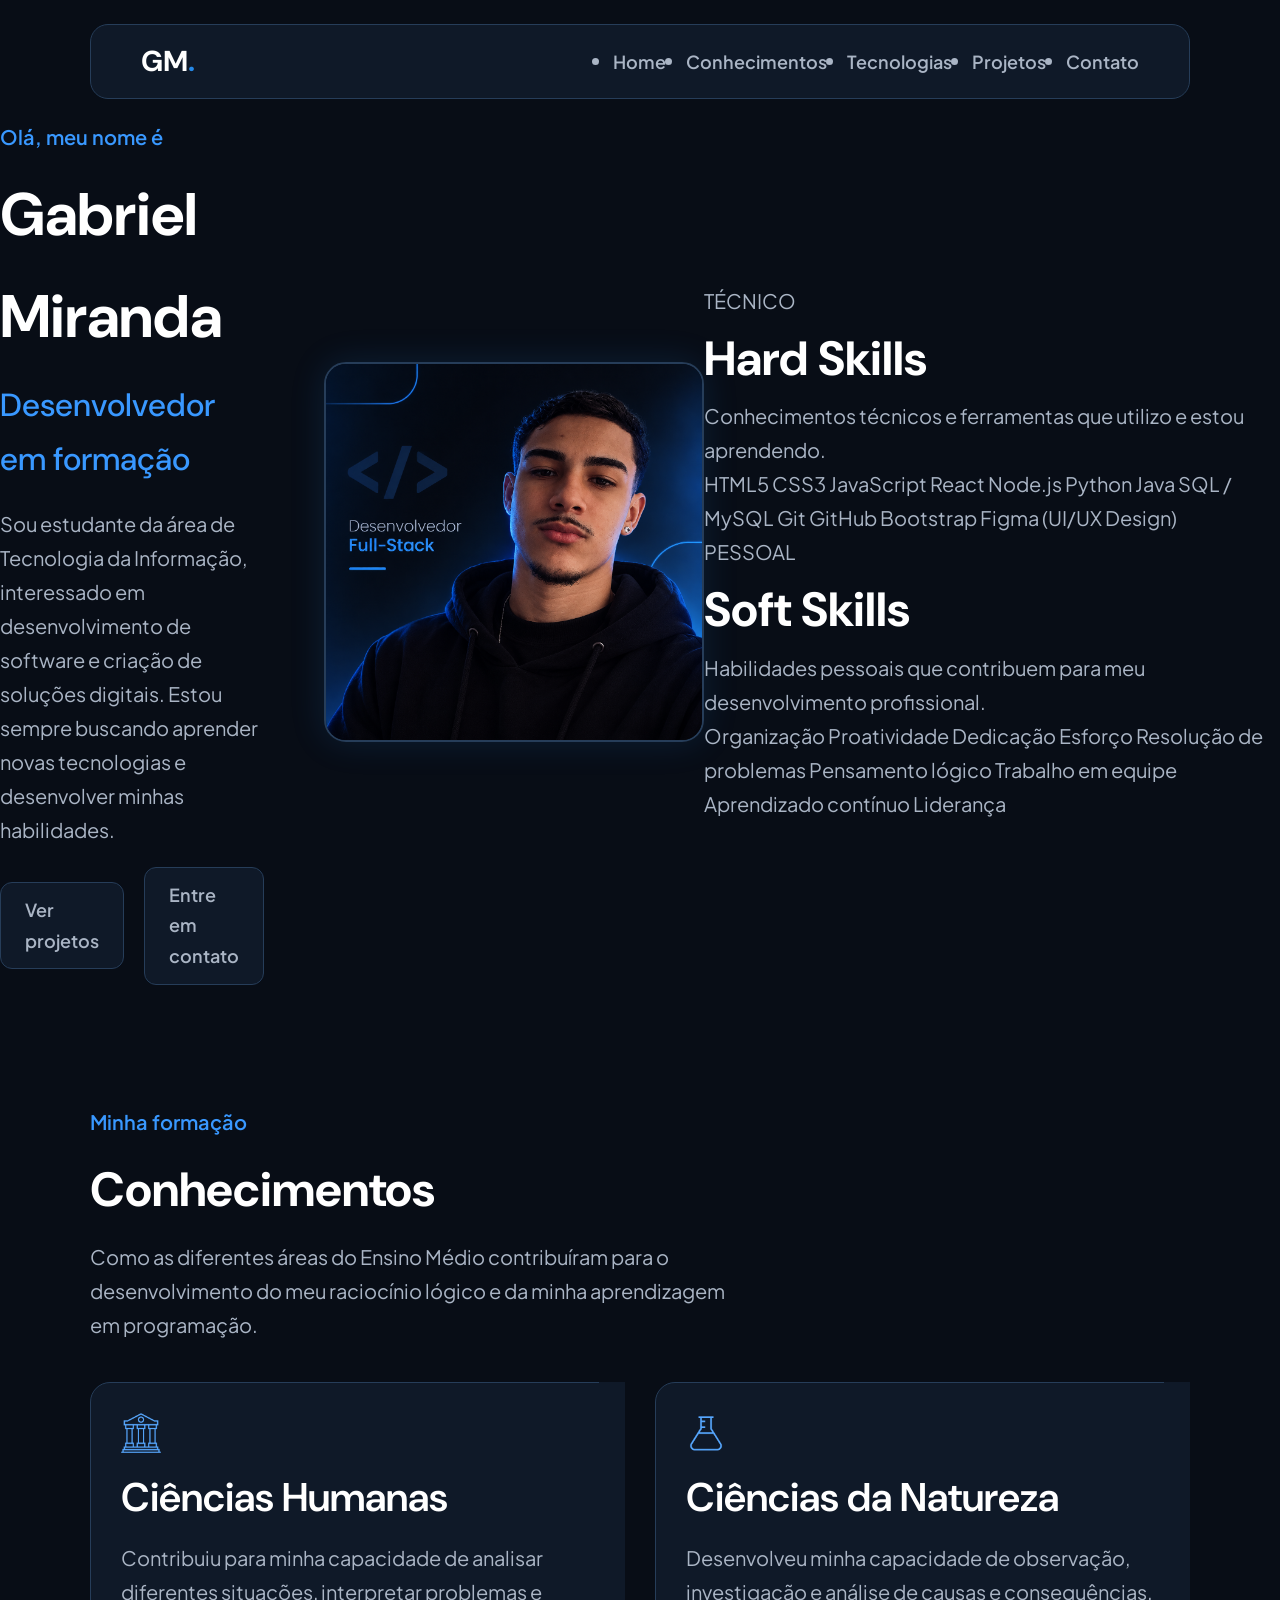
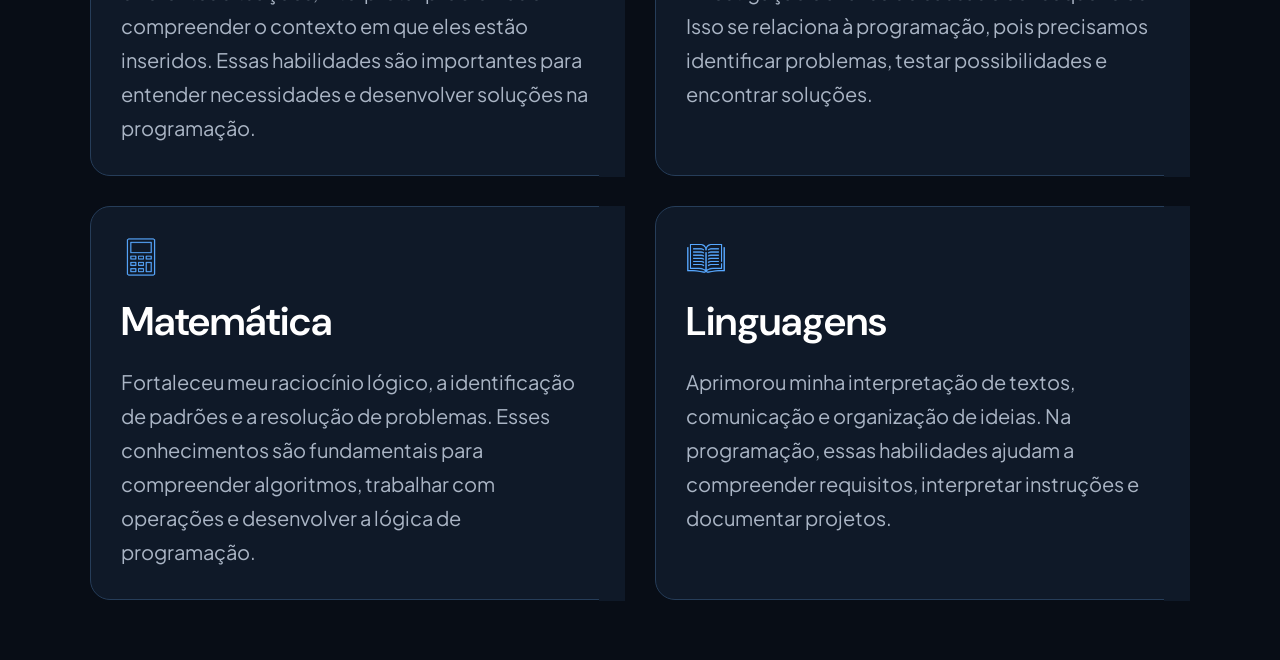
==== index.html @ 6f34c499 "feat: Starting the creation of skills in the main" ====
<!DOCTYPE html>
<html lang="pt-BR">
<head>
    <meta charset="UTF-8">
    <meta name="viewport" content="width=device-width, initial-scale=1.0">
    <meta name="description" content="Portfólio profissional de Gabriel Miranda, desenvolvedor em formação.">
    <title> Portfólio </title>

    <!-- Fontes -->
    <link rel="preconnect" href="https://fonts.googleapis.com">
    <link rel="preconnect" href="https://fonts.gstatic.com" crossorigin>
    <link href="https://fonts.googleapis.com/css2?family=DM+Sans:wght@400;500;600;700&family=Plus+Jakarta+Sans:wght@400;500;600;700&display=swap" rel="stylesheet">

    <!-- CSS próprio -->
    <link rel="stylesheet" href="src/styles/global.css">
    <link rel="stylesheet" href="src/styles/style.css">

    <!-- JavaScript próprio usando módulos -->
    <script type="module" src="src/js/main.js"></script>
</head>
<body>
    
    <header>
        <nav class="portfolio-navbar">

            <!-- LOGO -->
            <a class="navbar-brand" href="#home">
                GM<span>.</span>
            </a>

            <!-- MENU DE NAVEGAÇÃO -->
            <ul class="navbar-nav">

                <li>
                    <a class="nav-link" href="#home">Home</a>
                </li>

                <li>
                    <a class="nav-link" href="#conhecimentos">Conhecimentos</a>
                </li>

                <li>
                    <a class="nav-link" href="#tecnologias">Tecnologias</a>
                </li>

                <li>
                    <a class="nav-link" href="#projetos">Projetos</a>
                </li>

                <li>
                    <a class="nav-link" href="#contato">Contato</a>
                </li>

            </ul>

        </nav>
    </header>
    <main id="home">

        <div class="home-content">
            <!-- TEXTO DE APRESENTAÇÃO -->
            <div class="home-text">
                <div class="home-text-content">
                    <p class="home-greeting">Olá, meu nome é</p>
                    <h1>Gabriel Miranda</h1>
                    <h2>Desenvolvedor em formação</h2>
                    <p class="home-description">
                        Sou estudante da área de Tecnologia da Informação,
                        interessado em desenvolvimento de software e criação
                        de soluções digitais. Estou sempre buscando aprender
                        novas tecnologias e desenvolver minhas habilidades.
                    </p>
                </div>

                <!-- BOTÕES -->
                <div class="home-buttons">
                    <a href="#projetos" class="home-btn home-btn-primary">Ver projetos</a>

                    <a href="#contato" class="home-btn home-btn-secondary">Entre em contato</a>
                </div>
            </div>

            <!-- FOTO DE PERFIL -->
            <div class="home-image">
                <img src="src/assets/images/profile/perfil-portfolio.png" alt="Foto de perfil de Gabriel Miranda">
            </div>
        </div>

        <!-- HARD SKILLS E SOFT SKILLS -->
        <div class="skills-container">

            <!-- HARD SKILLS -->
            <div class="skills-card">
                <div class="skills-card-header">
                    <span class="skills-card-number">TÉCNICO</span>
                    <h2>Hard Skills</h2>
                    <p>Conhecimentos técnicos e ferramentas que utilizo e estou aprendendo.</p>
                </div>

                <div class="skills-list">
                    <span class="skill-tag">HTML5</span>
                    <span class="skill-tag">CSS3</span>
                    <span class="skill-tag">JavaScript</span>
                    <span class="skill-tag">React</span>
                    <span class="skill-tag">Node.js</span>
                    <span class="skill-tag">Python</span>
                    <span class="skill-tag">Java</span>
                    <span class="skill-tag">SQL / MySQL</span>
                    <span class="skill-tag">Git</span>
                    <span class="skill-tag">GitHub</span>
                    <span class="skill-tag">Bootstrap</span>
                    <span class="skill-tag">Figma (UI/UX Design)</span>
                </div>
            </div>

            <!-- SOFT SKILLS -->
            <div class="skills-card">
                <div class="skills-card-header">
                    <span class="skills-card-number">PESSOAL</span>
                    <h2>Soft Skills</h2>
                    <p>Habilidades pessoais que contribuem para meu desenvolvimento profissional.</p>
                </div>

                <div class="skills-list">
                    <span class="skill-tag">Organização</span>
                    <span class="skill-tag">Proatividade</span>
                    <span class="skill-tag">Dedicação</span>
                    <span class="skill-tag">Esforço</span>
                    <span class="skill-tag">Resolução de problemas</span>
                    <span class="skill-tag">Pensamento lógico</span>
                    <span class="skill-tag">Trabalho em equipe</span>
                    <span class="skill-tag">Aprendizado contínuo</span>
                    <span class="skill-tag">Liderança</span>
                </div>
            </div>
        </div>

    </main>

    <!-- SEÇÃO CONHECIMENTOS -->
    <section id="conhecimentos" class="knowledge-section">
        <div class="knowledge-container">

            <!-- TÍTULO DA SEÇÃO -->
            <div class="section-heading">
                <p class="section-subtitle">Minha formação</p>
                <h2>Conhecimentos</h2>
                <p class="section-description">
                    Como as diferentes áreas do Ensino Médio contribuíram
                    para o desenvolvimento do meu raciocínio lógico
                    e da minha aprendizagem em programação.
                </p>
            </div>

            <!-- CARDS DOS CONHECIMENTOS -->
            <div class="knowledge-cards">

                <!-- CIÊNCIAS HUMANAS -->
                <div class="knowledge-card">
                    <img class="knowledge-icon" src="src/assets/icons/museu.png" alt="Icone Museu">
                    <h3>Ciências Humanas</h3>
                    <p>
                        Contribuiu para minha capacidade de analisar
                        diferentes situações, interpretar problemas
                        e compreender o contexto em que eles estão
                        inseridos. Essas habilidades são importantes
                        para entender necessidades e desenvolver
                        soluções na programação.
                    </p>
                </div>

                <!-- CIÊNCIAS DA NATUREZA -->
                <div class="knowledge-card">
                    <img class="knowledge-icon" src="src/assets/icons/tubo-de-ensaio.png" alt="Icone Tubo de ciências">
                    <h3>Ciências da Natureza</h3>
                    <p>
                        Desenvolveu minha capacidade de observação,
                        investigação e análise de causas e consequências.
                        Isso se relaciona à programação, pois precisamos
                        identificar problemas, testar possibilidades
                        e encontrar soluções.
                    </p>
                </div>

                <!-- MATEMÁTICA -->
                <div class="knowledge-card">
                    <img class="knowledge-icon" src="src/assets/icons/calculadora.png" alt="Icone Calculadora">
                    <h3>Matemática</h3>
                    <p>
                        Fortaleceu meu raciocínio lógico, a identificação
                        de padrões e a resolução de problemas. Esses
                        conhecimentos são fundamentais para compreender
                        algoritmos, trabalhar com operações e desenvolver
                        a lógica de programação.
                    </p>
                </div>

                <!-- LINGUAGENS -->
                <div class="knowledge-card">
                    <img class="knowledge-icon" src="src/assets/icons/livro.png" alt="Icone Livro">
                    <h3>Linguagens</h3>
                    <p>
                        Aprimorou minha interpretação de textos,
                        comunicação e organização de ideias. Na
                        programação, essas habilidades ajudam a
                        compreender requisitos, interpretar instruções
                        e documentar projetos.
                    </p>
                </div>

            </div>
        </div>
    </section>


    <!-- SEÇÃO TECNOLOGIAS -->
    <section id="tecnologias">
        
    </section>


    <!-- SEÇÃO PROJETOS -->
    <section id="projetos">
        
    </section>


    <!-- SEÇÃO CONTATO -->
    <section id="contato">
       
    </section>
    
    <footer>

    </footer>

</body>
</html>
---- src/styles/global.css ----
*{
    margin: 0;
    border: 0;
    padding: 0;
    box-sizing: border-box; 
}

:root{

    /* Cores */
    --color-background: #080D16;
    --color-surface: #111B2B;
    --color-surface-light: #172438;
    --color-surface-transparent: rgba(17, 27, 43, 0.90);
    --color-primary: #2589E8;
    --color-primary-light: #3998FF;
    --color-text: #FFFFFF;
    --color-text-secondary: #AAB5C5;
    --color-border: #263D59;

    /* Fontes */
    --font-heading: 'DM Sans', sans-serif;
    --font-body: 'Plus Jakarta Sans', sans-serif;

    /* Configurações H1 */
    --h1-font: var(--font-heading);
    --h1-size: 60px;
    --h1-color: var(--color-text);


    /* Configurações H2 */
    --h2-font: var(--font-heading);
    --h2-size: 48px;
    --h2-color: var(--color-text);


    /* Configurações H3 */
    --h3-font: var(--font-heading);
    --h3-size: 40px;
    --h3-color: var(--color-text);

    /* Configurações H4 */
    --h4-font: var(--font-heading);
    --h4-size: 32px;
    --h4-color: var(--color-text);

    /* Configurações do Body */
    --body-font: var(--font-body);
    --body-size: 20px;
    --body-color: var(--color-text-secondary);
    --body-line-height: 1.7;

    /* Transições */
    --transition-default: 0.3s ease;
}

html {
    scroll-behavior: smooth;
}

body {
    background-color: var(--color-background);
    font-family: var(--body-font);
    font-size: var(--body-size);
    color: var(--body-color);
    line-height: var(--body-line-height);
    overflow-x: hidden;
}

h1 {
    font-family: var(--h1-font);
    font-size: var(--h1-size);
    color: var(--h1-color);
}

h2 {
    font-family: var(--h2-font);
    font-size: var(--h2-size);
    color: var(--h2-color);
}

h3 {
    font-family: var(--h3-font);
    font-size: var(--h3-size);
    color: var(--h3-color);
}

h4 {
    font-family: var(--h4-font);
    font-size: var(--h4-size);
    color: var(--h4-color);
}

a {
    text-decoration: none;
}

button {
    font-family: inherit;
}

img {
    max-width: 100%;
    display: block;
}
---- src/styles/style.css ----
header{
    position: fixed;
    top: 24px;
    left: 50%;
    transform: translateX(-50%);
    width: min(1100px, calc(100% - 40px));
    z-index: 1030;
}

.portfolio-navbar {
    display: flex;
    align-items: center;
    justify-content: space-between;
    background-color: rgba(17, 27, 43, 0.90);
    border: 1px solid var(--color-border);
    border-radius: 18px;
    padding: 12px 50px;
    backdrop-filter: blur(16px);
    -webkit-backdrop-filter: blur(16px);
}

.navbar-brand {
    font-family: var(--font-heading);
    font-size: 1.8rem;
    font-weight: 700;
    color: var(--color-text);
    transition: var(--transition-default);
}

.navbar-brand span {
    color: var(--color-primary);
}

.navbar-brand:hover {
    color: var(--color-primary-light);
}

.navbar-nav {
    display: flex;
    align-items: center;
    flex-direction: row;
    gap: 20px;
}

.nav-link {
    font-family: var(--font-body);
    font-size: 18px;
    font-weight: 600;
    color: var(--color-text-secondary);
    transition: var(--transition-default);
}

.nav-link:hover {
    color: var(--color-primary-light);
}

main {
    min-height: 100vh;
    display: flex;
    align-items: center;
    padding: 120px 0px 60px;
}
.home-content {
    width: min(1100px, calc(100% - 40px));
    margin: 0 auto;
    display: flex;
    justify-content: space-between;
    align-items: center;
    gap: 60px;
}

.home-text {
    flex: 1;
    max-width: 650px;
}

.home-greeting {
    color: var(--color-primary-light);
    font-size: 20px;
    font-weight: 600;
    margin-bottom: 10px;
}

.home-text h1 {
    font-size: var(--h1-size);
    font-weight: 700;
    margin-bottom: 10px;
}

.home-text h2 {
    color: var(--color-primary-light);
    font-size: 2rem;
    font-weight: 500;
    margin-bottom: 20px;
}

.home-description {
    color: var(--color-text-secondary);
    font-size: var(--body-size);
    max-width: 580px;
    line-height: var(--body-line-height);
    margin-bottom: 20px;
}

.home-buttons {
    display: flex;
    justify-content: flex-start;
    align-items: center;
    gap: 20px;
}

.home-btn {
    display: inline-flex;
    justify-content: center;
    align-items: center;
    padding: 12px 24px;
    border-radius: 12px;
    background-color: rgba(17, 27, 43, 0.90);
    color: var(--color-text-secondary);
    border: 1px solid var(--color-border);
    font-weight: 600;
    font-size: 18px;
    backdrop-filter: blur(16px);
    -webkit-backdrop-filter: blur(16px);
    transition: var(--transition-default);
}

.home-btn:hover {
    border-color: var(--color-primary);
    color: var(--color-primary-light);
    transform: translateY(-3px);
}

.home-image {
    flex-shrink: 0;
    width: 380px;
    height: 380px;
}

.home-image img {
    width: 100%;
    height: 100%;
    object-fit: cover;
    border-radius: 22px;
    border: 2px solid var(--color-border);
    box-shadow: 0 0 35px rgba(37, 137, 232, 0.15);
}

.knowledge-section {
    padding: 60px 0;
}

.knowledge-container {
    width: min(1100px, calc(100% - 40px));
    margin: 0 auto;
}

.section-heading {
    max-width: 650px;
    margin-bottom: 40px;
    display: flex;
    flex-direction: column;
    align-items: flex-start;
    gap: 10px;
}

.section-subtitle {
    color: var(--color-primary-light);
    font-weight: 600;
}

.section-heading h2 {
    font-size: var(--h2-size);
    font-weight: 700;
}

.section-description {
    color: var(--color-text-secondary);
    font-size: var(--body-size);
    line-height: var(--body-line-height);
}

.knowledge-cards {
    display: grid;
    grid-template-columns: repeat(2, 1fr);
    gap: 30px;
}

.knowledge-card {
    display: flex;
    flex-direction: column;
    align-items: flex-start;
    gap: 10px;
    padding: 30px;
    background-color: var(--color-surface-transparent);
    border: 1px solid var(--color-border);
    border-radius: 20px;
    backdrop-filter: blur(16px);
    -webkit-backdrop-filter: blur(16px);
    transition: var(--transition-default);
}

.knowledge-card:hover {
    border-color: var(--color-primary);
    transform: translateY(-5px);
}

.knowledge-icon {
    width: 40px;
    height: 40px;
    filter: brightness(0) saturate(100%) invert(57%) sepia(83%) saturate(1700%) hue-rotate(188deg) brightness(102%) contrast(102%);
}

.knowledge-card h3 {
    font-size: var(--h3-size);
    font-weight: 600;
    color: var(--color-text);
}

.knowledge-card p {
    color: var(--color-text-secondary);
    font-size: var(--body-size);
    line-height: var(--body-line-height);
}
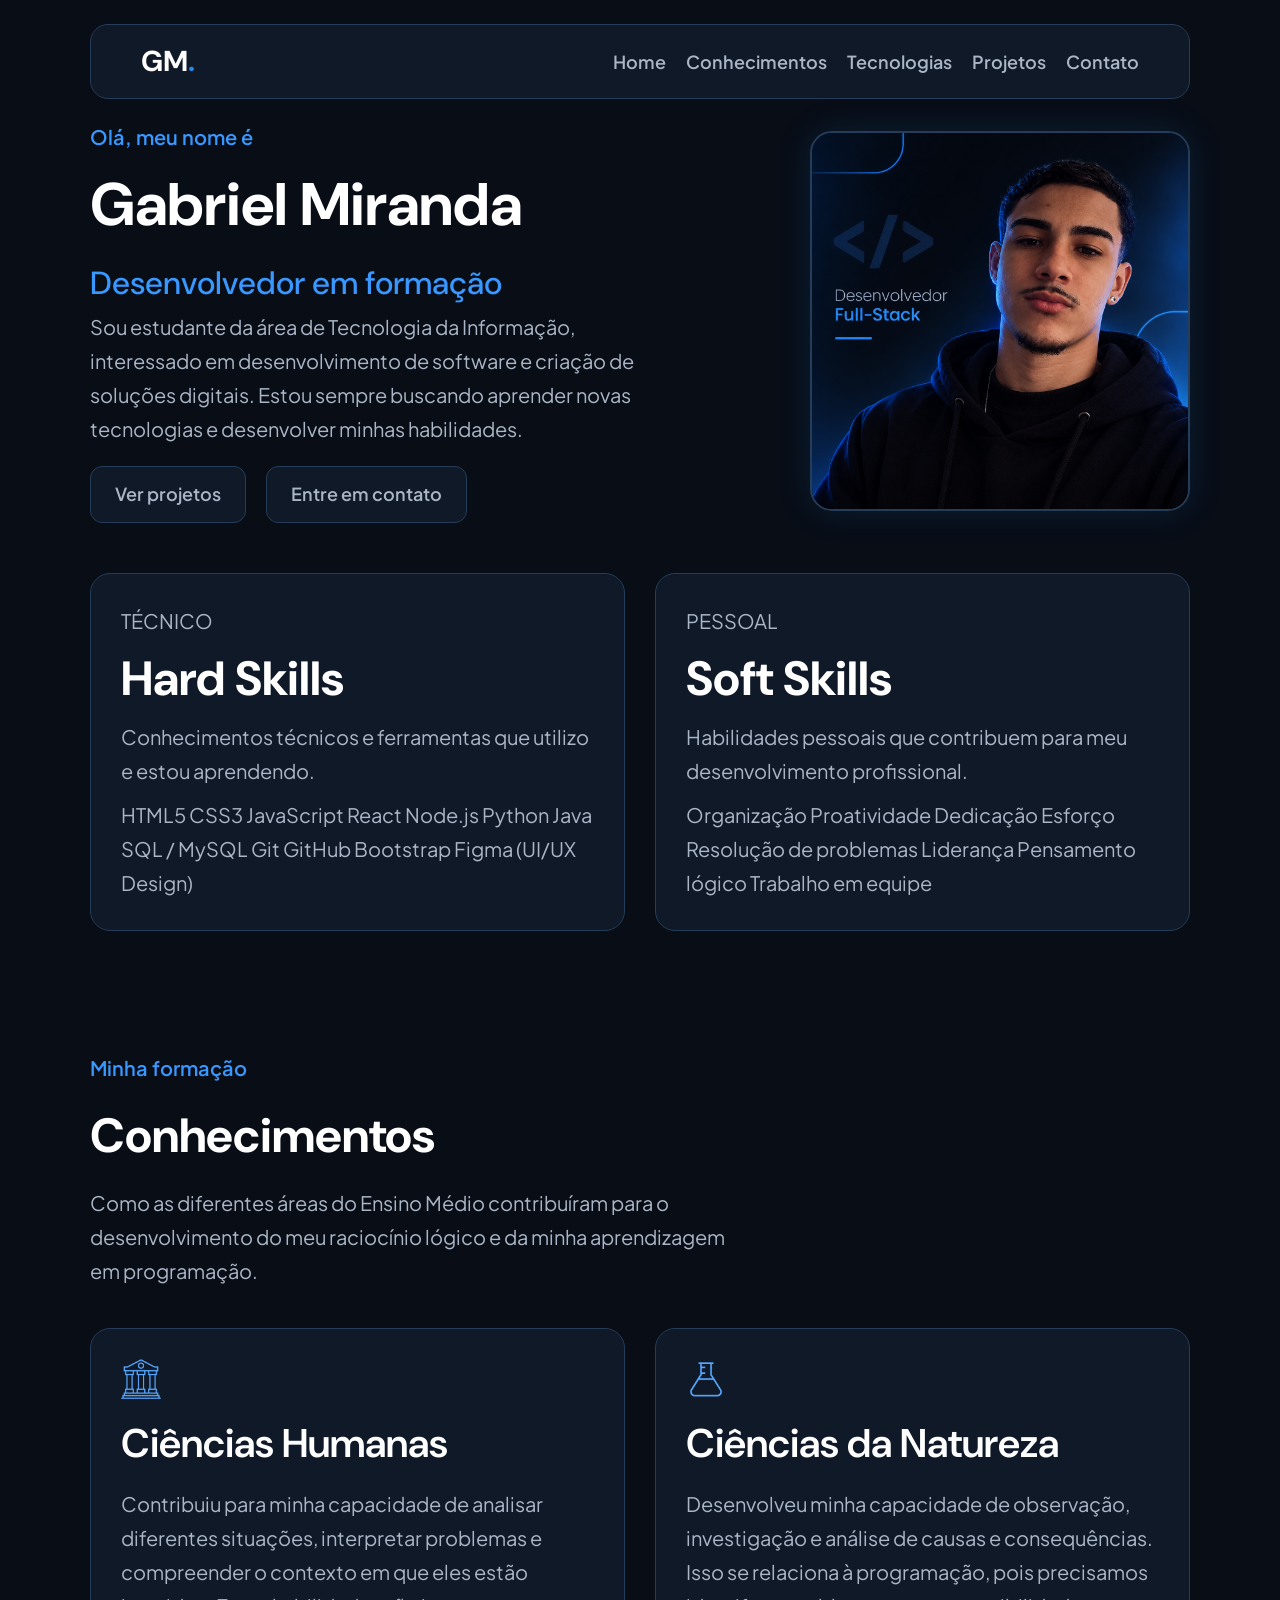
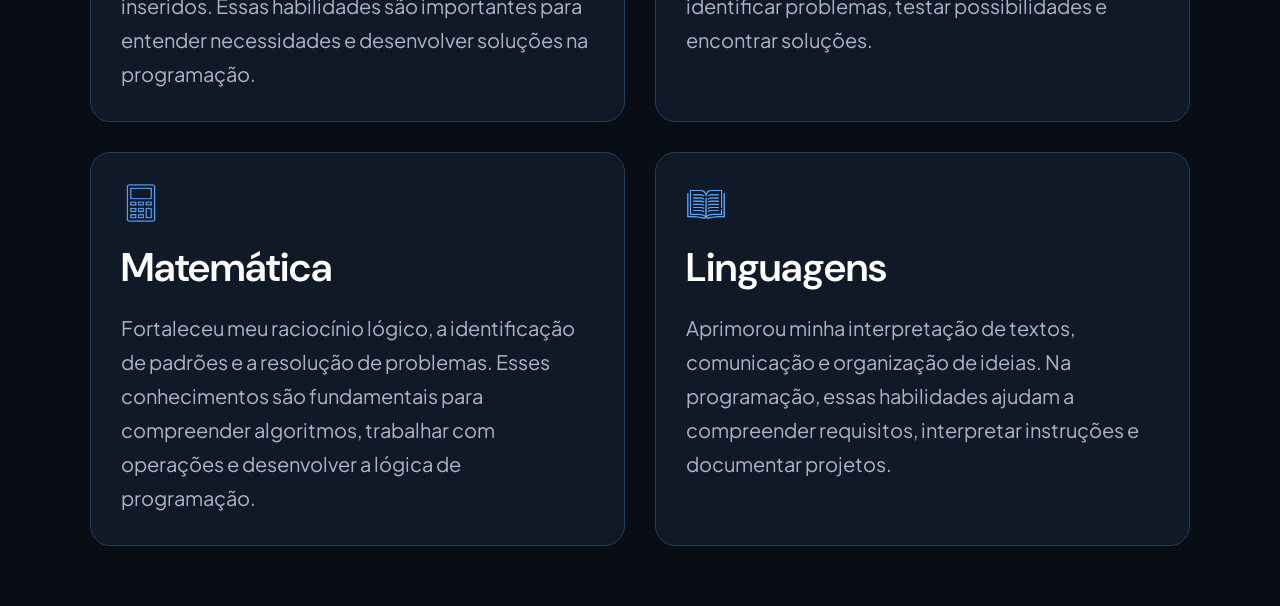
==== commit 9e1e86e6: "feat: Finalization of the soft and hard skills layout" ====
--- a/index.html
+++ b/index.html
@@ -127,10 +127,9 @@
                     <span class="skill-tag">Dedicação</span>
                     <span class="skill-tag">Esforço</span>
                     <span class="skill-tag">Resolução de problemas</span>
+                    <span class="skill-tag">Liderança</span>
                     <span class="skill-tag">Pensamento lógico</span>
                     <span class="skill-tag">Trabalho em equipe</span>
-                    <span class="skill-tag">Aprendizado contínuo</span>
-                    <span class="skill-tag">Liderança</span>
                 </div>
             </div>
         </div>
--- a/src/styles/style.css
+++ b/src/styles/style.css
@@ -42,6 +42,10 @@
     gap: 20px;
 }
 
+.navbar-nav li {
+    list-style: none;
+}
+
 .nav-link {
     font-family: var(--font-body);
     font-size: 18px;
@@ -57,8 +61,10 @@
 main {
     min-height: 100vh;
     display: flex;
+    flex-direction: column;
     align-items: center;
     padding: 120px 0px 60px;
+    gap: 50px;
 }
 .home-content {
     width: min(1100px, calc(100% - 40px));
@@ -72,26 +78,33 @@
 .home-text {
     flex: 1;
     max-width: 650px;
+    display: flex;
+    flex-direction: column;
+    align-items: flex-start;
+    gap: 20px;
+}
+
+.home-text-content {
+    display: flex;
+    flex-direction: column;
+    align-items: flex-start;
 }
 
 .home-greeting {
     color: var(--color-primary-light);
     font-size: 20px;
     font-weight: 600;
-    margin-bottom: 10px;
 }
 
 .home-text h1 {
     font-size: var(--h1-size);
     font-weight: 700;
-    margin-bottom: 10px;
 }
 
 .home-text h2 {
     color: var(--color-primary-light);
     font-size: 2rem;
     font-weight: 500;
-    margin-bottom: 20px;
 }
 
 .home-description {
@@ -99,7 +112,6 @@
     font-size: var(--body-size);
     max-width: 580px;
     line-height: var(--body-line-height);
-    margin-bottom: 20px;
 }
 
 .home-buttons {
@@ -146,6 +158,35 @@
     box-shadow: 0 0 35px rgba(37, 137, 232, 0.15);
 }
 
+.skills-container {
+    width: min(1100px, calc(100% - 40px));
+    margin: 0 auto;
+    display: grid;
+    grid-template-columns: repeat(2, 1fr);
+    gap: 30px;
+}
+
+.skills-card {
+    display: flex;
+    flex-direction: column;
+    align-items: flex-start;
+    gap: 10px;
+    padding: 30px;
+    background-color: var(--color-surface-transparent);
+    border: 1px solid var(--color-border);
+    border-radius: 20px;
+    backdrop-filter: blur(16px);
+    -webkit-backdrop-filter: blur(16px);
+    transition: var(--transition-default);
+}
+
+.skills-card:hover {
+    border-color: var(--color-primary);
+    transform: translateY(-5px);
+}
+
+
+
 .knowledge-section {
     padding: 60px 0;
 }
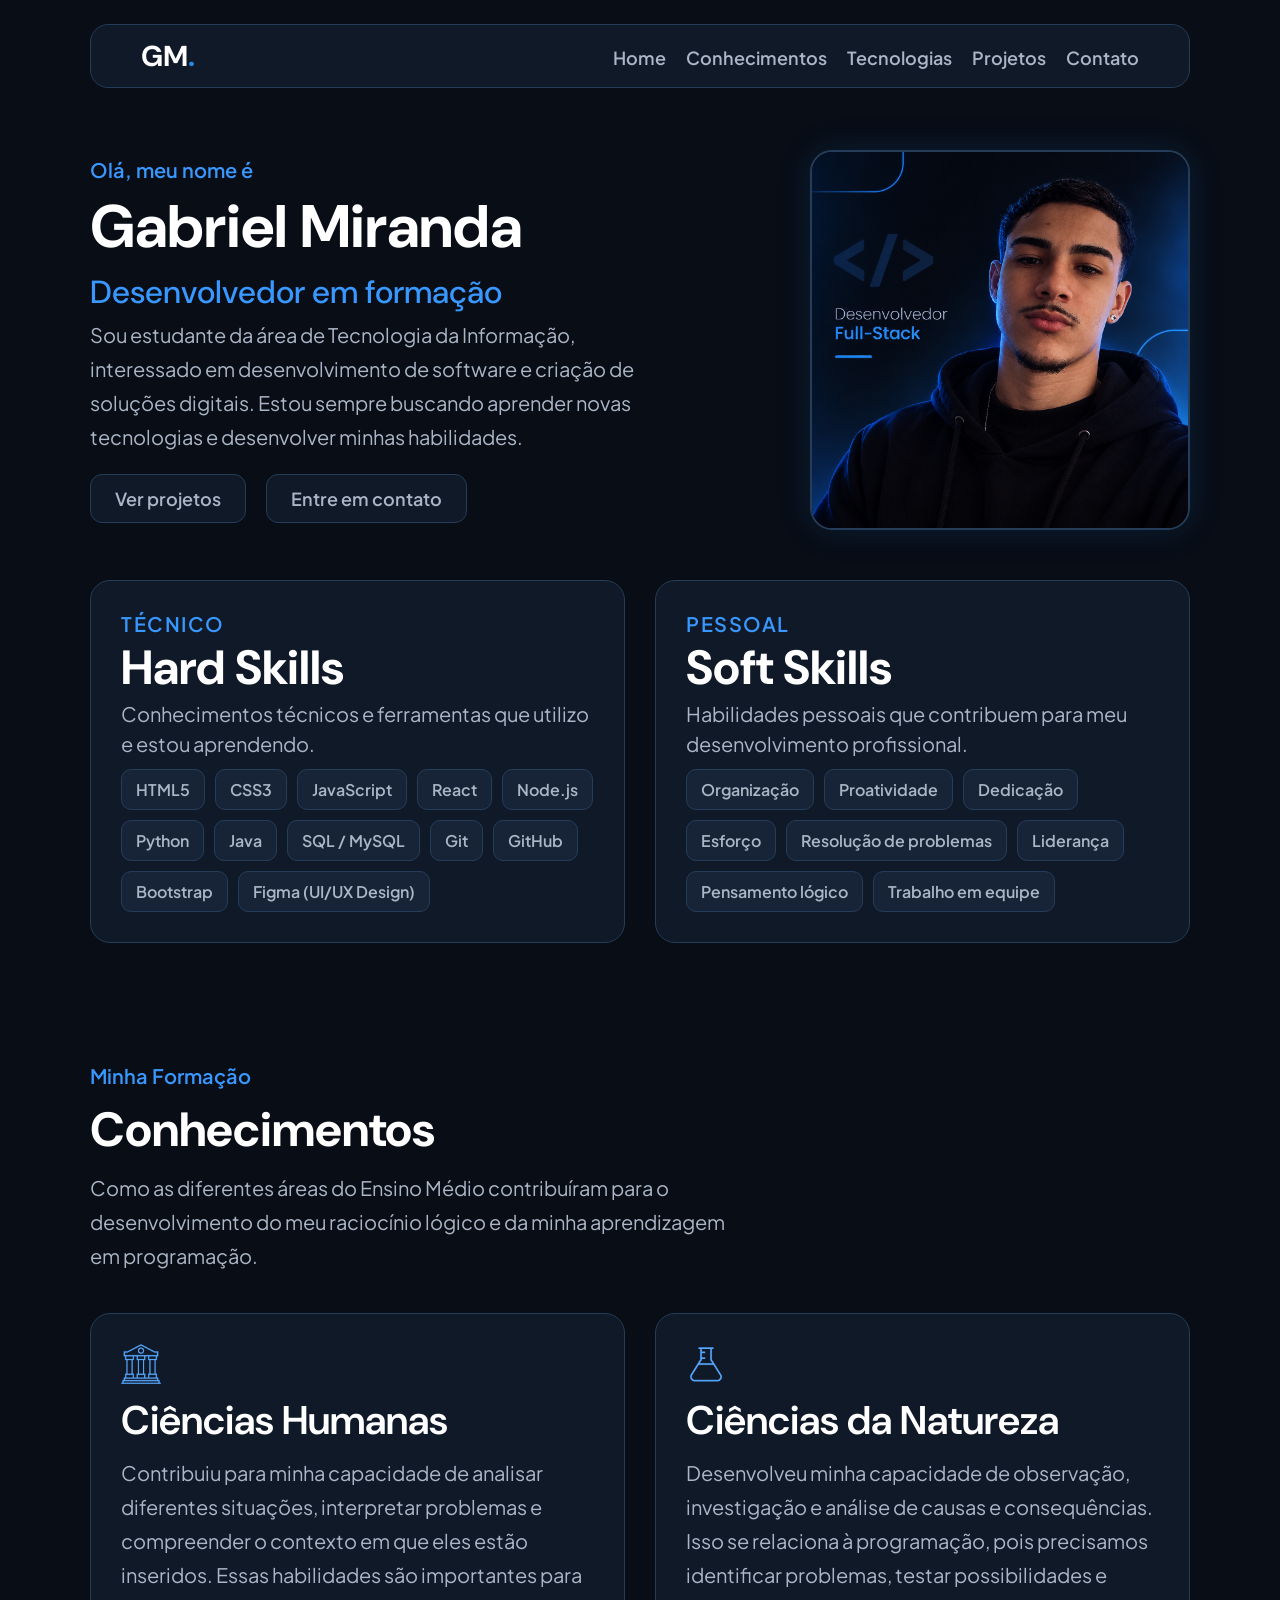
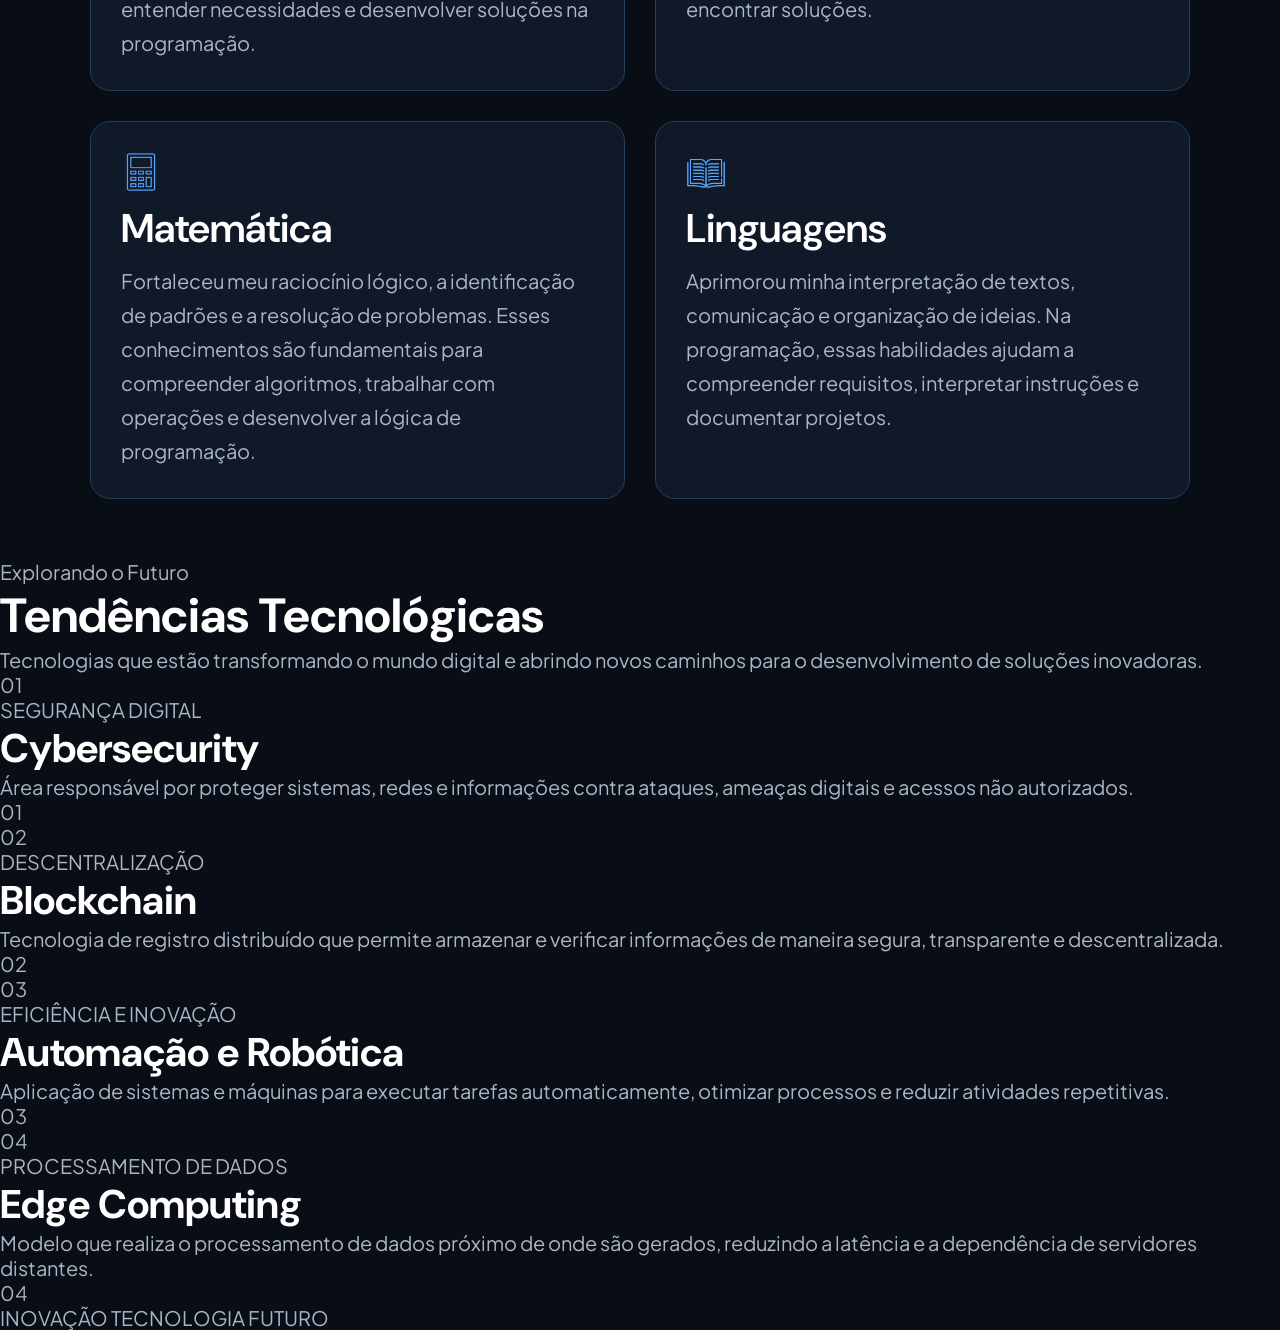
==== commit d0a8d408: "feat: Creation of the tecnology section" ====
--- a/index.html
+++ b/index.html
@@ -142,7 +142,7 @@
 
             <!-- TÍTULO DA SEÇÃO -->
             <div class="section-heading">
-                <p class="section-subtitle">Minha formação</p>
+                <p class="section-subtitle">Minha Formação</p>
                 <h2>Conhecimentos</h2>
                 <p class="section-description">
                     Como as diferentes áreas do Ensino Médio contribuíram
@@ -213,8 +213,113 @@
 
 
     <!-- SEÇÃO TECNOLOGIAS -->
-    <section id="tecnologias">
+    <section id="tecnologias" class="technology-section">
         
+        <div class="technology-container">
+
+            <!-- CABEÇALHO -->
+            <div class="technology-heading">
+                <span class="technology-label"> Explorando o Futuro</span>
+    
+                <h2>Tendências <span>Tecnológicas</span></h2>
+    
+                <p>
+                    Tecnologias que estão transformando o mundo digital
+                    e abrindo novos caminhos para o desenvolvimento
+                    de soluções inovadoras.
+                </p>
+            </div>
+    
+            <!-- LISTA DE TECNOLOGIAS -->
+            <div class="technology-list">
+    
+                <!-- CYBERSECURITY -->
+                <div class="technology-item">
+                    <span class="technology-number">01</span>
+    
+                    <div class="technology-info">
+                        <span class="technology-category">SEGURANÇA DIGITAL</span>
+                        <h3>Cybersecurity</h3>
+                        <p>
+                            Área responsável por proteger sistemas, redes e
+                            informações contra ataques, ameaças digitais e
+                            acessos não autorizados.
+                        </p>
+                    </div>
+    
+                    <div class="technology-icon">
+                        <span>01</span>
+                    </div>
+                </div>
+    
+                <!-- BLOCKCHAIN -->
+                <div class="technology-item">
+                    <span class="technology-number">02</span>
+    
+                    <div class="technology-info">
+                        <span class="technology-category">DESCENTRALIZAÇÃO</span>
+                        <h3>Blockchain</h3>
+                        <p>
+                            Tecnologia de registro distribuído que permite
+                            armazenar e verificar informações de maneira
+                            segura, transparente e descentralizada.
+                        </p>
+                    </div>
+    
+                    <div class="technology-icon">
+                        <span>02</span>
+                    </div>
+                </div>
+    
+                <!-- AUTOMAÇÃO E ROBÓTICA -->
+                <div class="technology-item">
+                    <span class="technology-number">03</span>
+    
+                    <div class="technology-info">
+                        <span class="technology-category">EFICIÊNCIA E INOVAÇÃO</span>
+                        <h3>Automação e Robótica</h3>
+                        <p>
+                            Aplicação de sistemas e máquinas para executar
+                            tarefas automaticamente, otimizar processos e
+                            reduzir atividades repetitivas.
+                        </p>
+                    </div>
+    
+                    <div class="technology-icon">
+                        <span>03</span>
+                    </div>
+                </div>
+    
+                <!-- EDGE COMPUTING -->
+                <div class="technology-item">
+                    <span class="technology-number">04</span>
+    
+                    <div class="technology-info">
+                        <span class="technology-category">PROCESSAMENTO DE DADOS</span>
+                        <h3>Edge Computing</h3>
+                        <p>
+                            Modelo que realiza o processamento de dados
+                            próximo de onde são gerados, reduzindo a latência
+                            e a dependência de servidores distantes.
+                        </p>
+                    </div>
+    
+                    <div class="technology-icon">
+                        <span>04</span>
+                    </div>
+                </div>
+    
+            </div>
+    
+            <!-- RODAPÉ DA SEÇÃO -->
+            <div class="technology-footer">
+                <span>INOVAÇÃO</span>
+                <span>TECNOLOGIA</span>
+                <span>FUTURO</span>
+            </div>
+    
+        </div>
+
     </section>
 
 
--- a/src/styles/global.css
+++ b/src/styles/global.css
@@ -54,16 +54,11 @@
     --transition-default: 0.3s ease;
 }
 
-html {
-    scroll-behavior: smooth;
-}
-
 body {
     background-color: var(--color-background);
     font-family: var(--body-font);
     font-size: var(--body-size);
     color: var(--body-color);
-    line-height: var(--body-line-height);
     overflow-x: hidden;
 }
 
@@ -102,4 +97,8 @@
 img {
     max-width: 100%;
     display: block;
+}
+
+html {
+    scroll-behavior: smooth;
 }
--- a/src/styles/style.css
+++ b/src/styles/style.css
@@ -63,7 +63,7 @@
     display: flex;
     flex-direction: column;
     align-items: center;
-    padding: 120px 0px 60px;
+    padding: 150px 0px 60px;
     gap: 50px;
 }
 .home-content {
@@ -72,7 +72,6 @@
     display: flex;
     justify-content: space-between;
     align-items: center;
-    gap: 60px;
 }
 
 .home-text {
@@ -88,6 +87,7 @@
     display: flex;
     flex-direction: column;
     align-items: flex-start;
+    gap: 5px;
 }
 
 .home-greeting {
@@ -185,7 +185,46 @@
     transform: translateY(-5px);
 }
 
-
+.skills-card-number {
+    color: var(--color-primary-light);
+    font-size: var(--body-size);
+    font-weight: 600;
+    letter-spacing: 1.5px;
+}
+
+.skills-card-header h2 {
+    font-size: var(--h2-size);
+    font-weight: 700;
+}
+
+.skills-card-header p {
+    font-size: var(--body-size);
+    color: var(--color-text-secondary);
+    line-height: 1.5;
+}
+
+.skills-list {
+    display: flex;
+    flex-wrap: wrap;
+    gap: 10px;
+}
+
+.skill-tag {
+    padding: 9px 14px;
+    background-color: var(--color-surface-light);
+    border: 1px solid var(--color-border);
+    border-radius: 10px;
+    color: var(--color-text-secondary);
+    font-size: 16px;
+    font-weight: 600;
+    transition: var(--transition-default);
+}
+
+.skill-tag:hover {
+    color: var(--color-primary-light);
+    border-color: var(--color-primary);
+    background-color: rgba(37, 137, 232, 0.10);
+}
 
 .knowledge-section {
     padding: 60px 0;
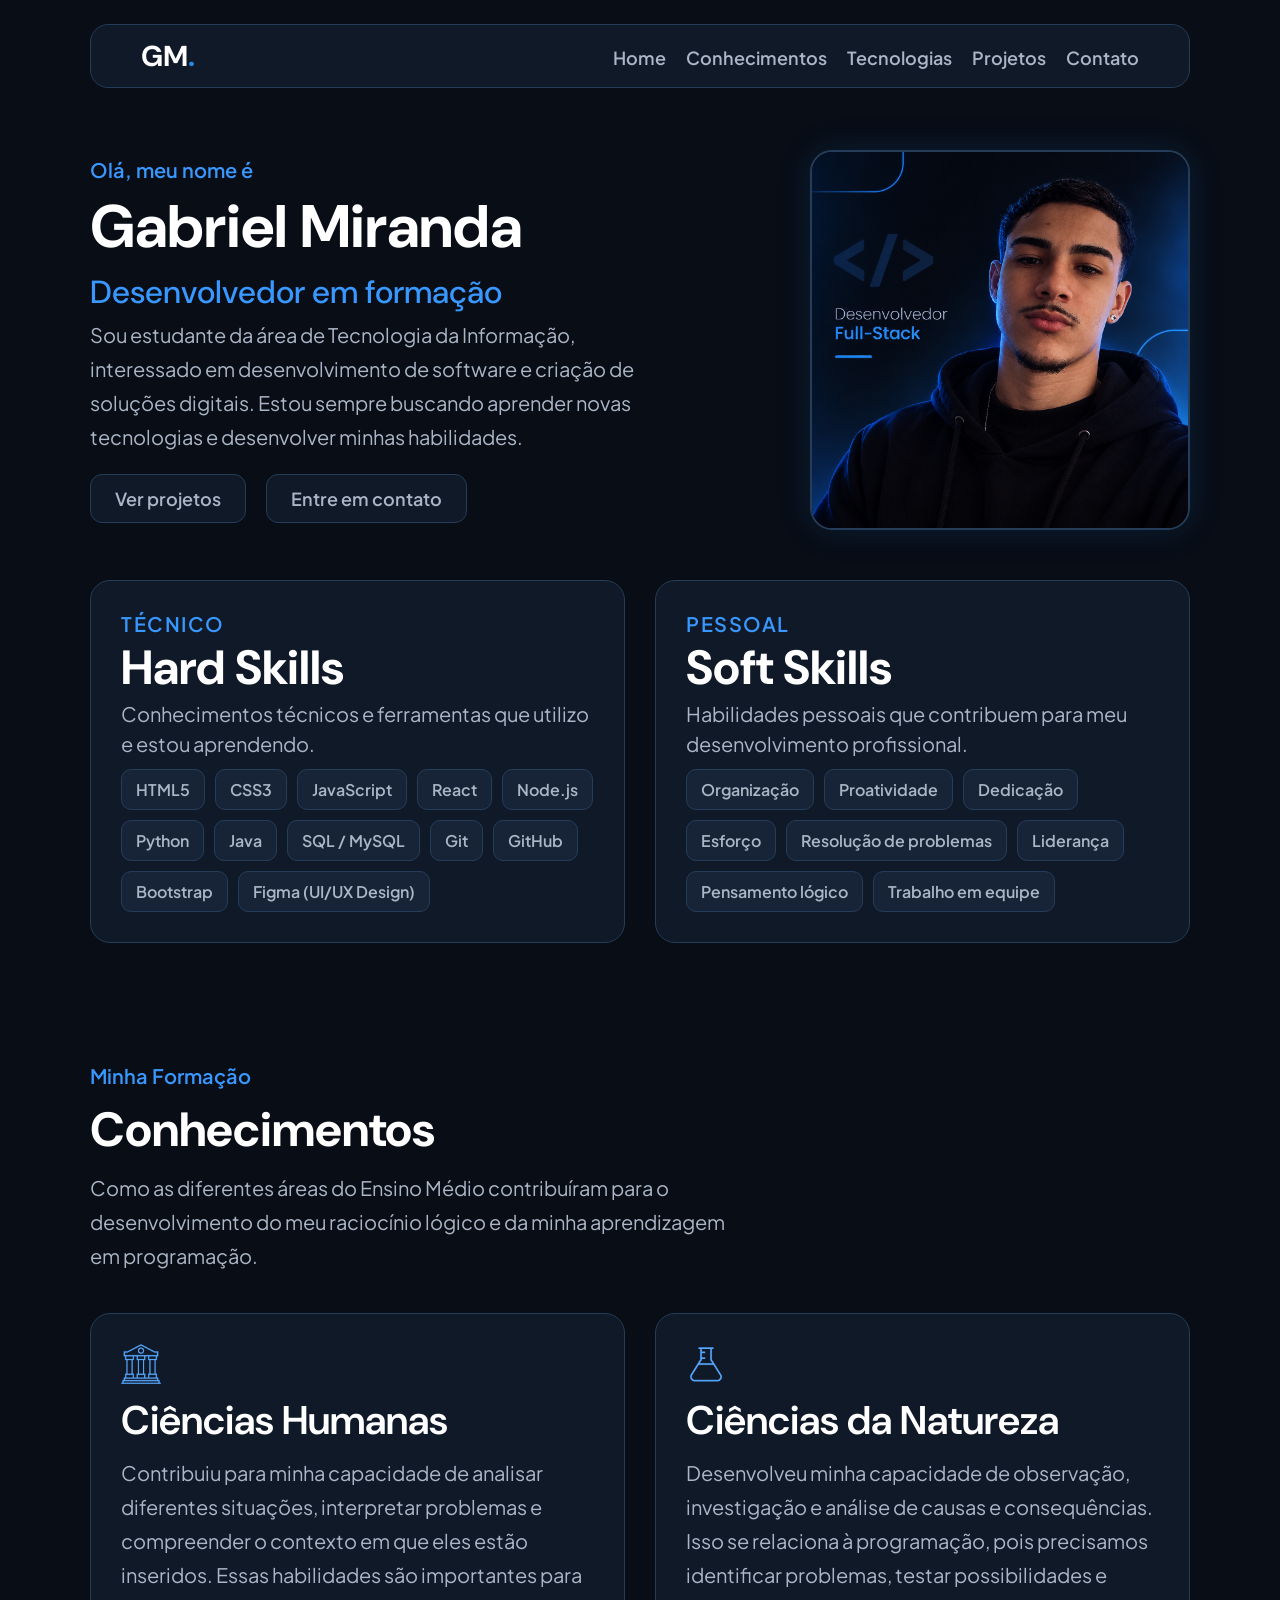
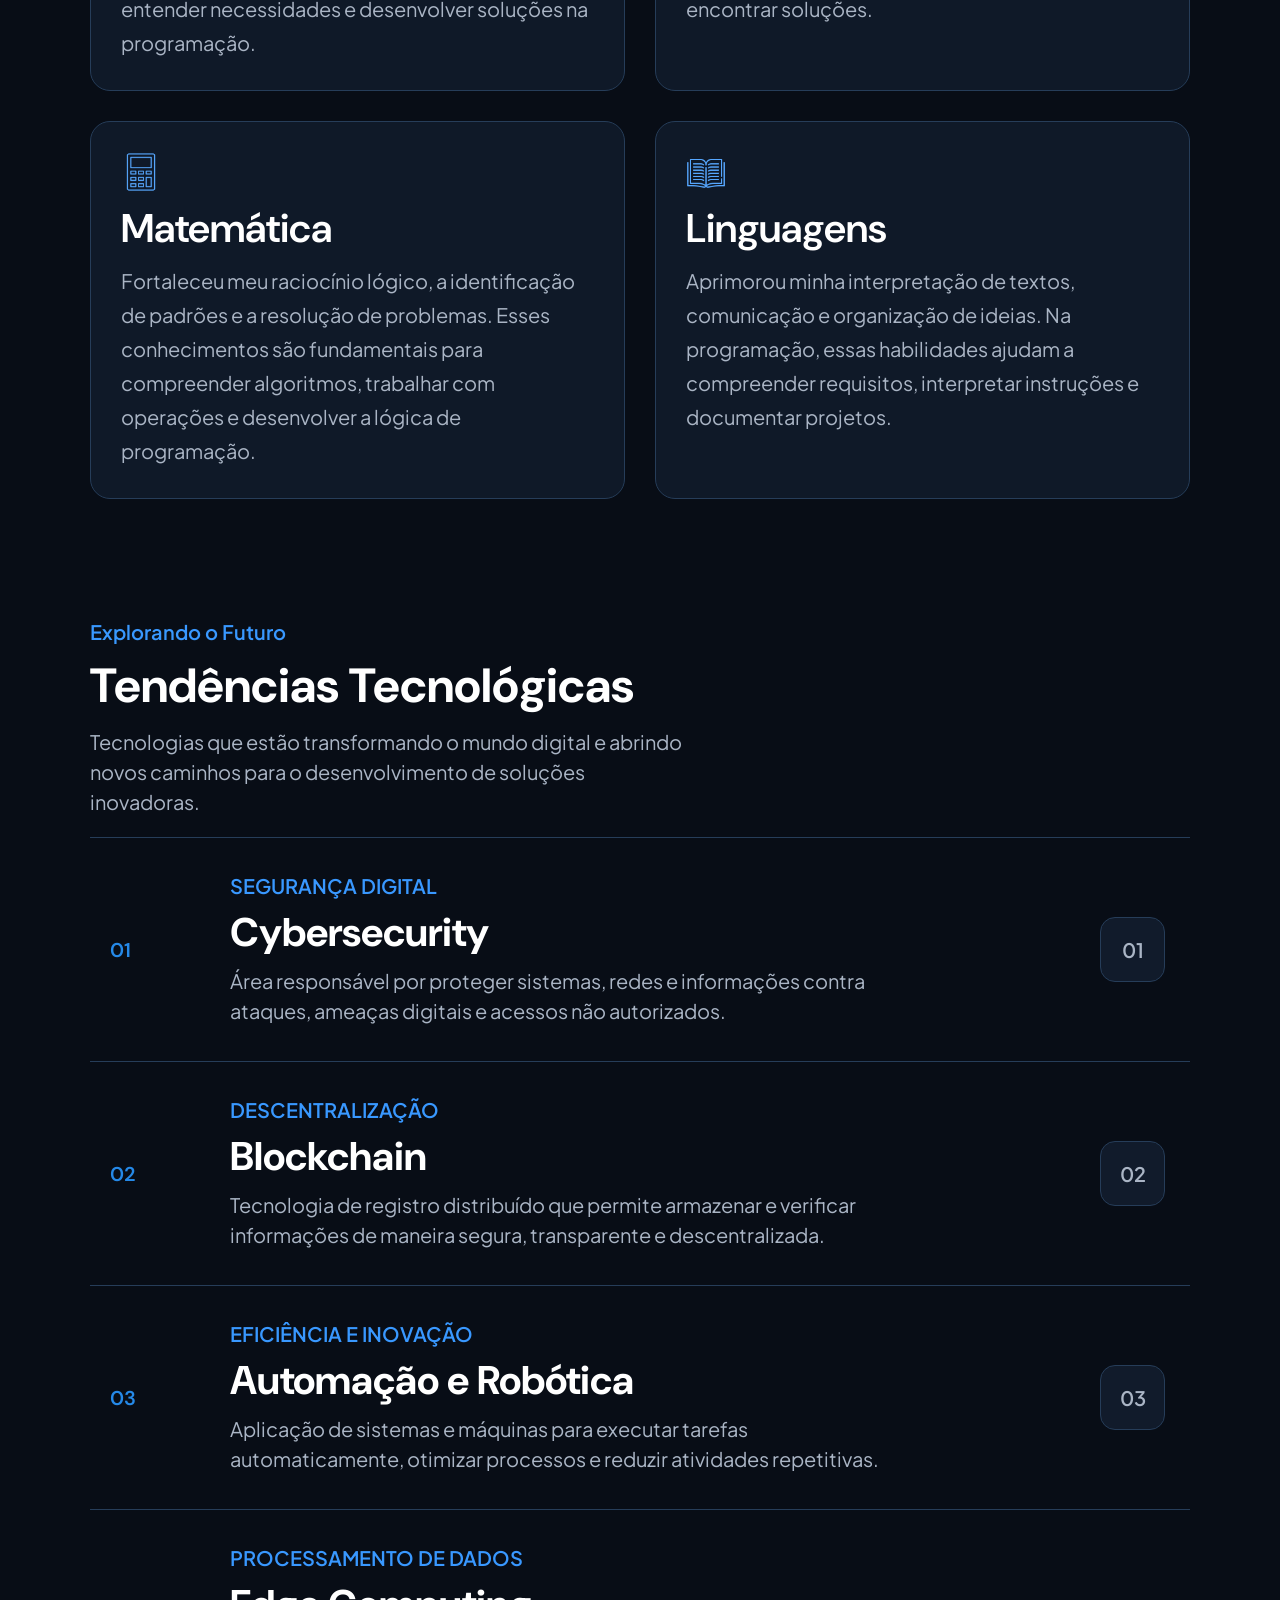
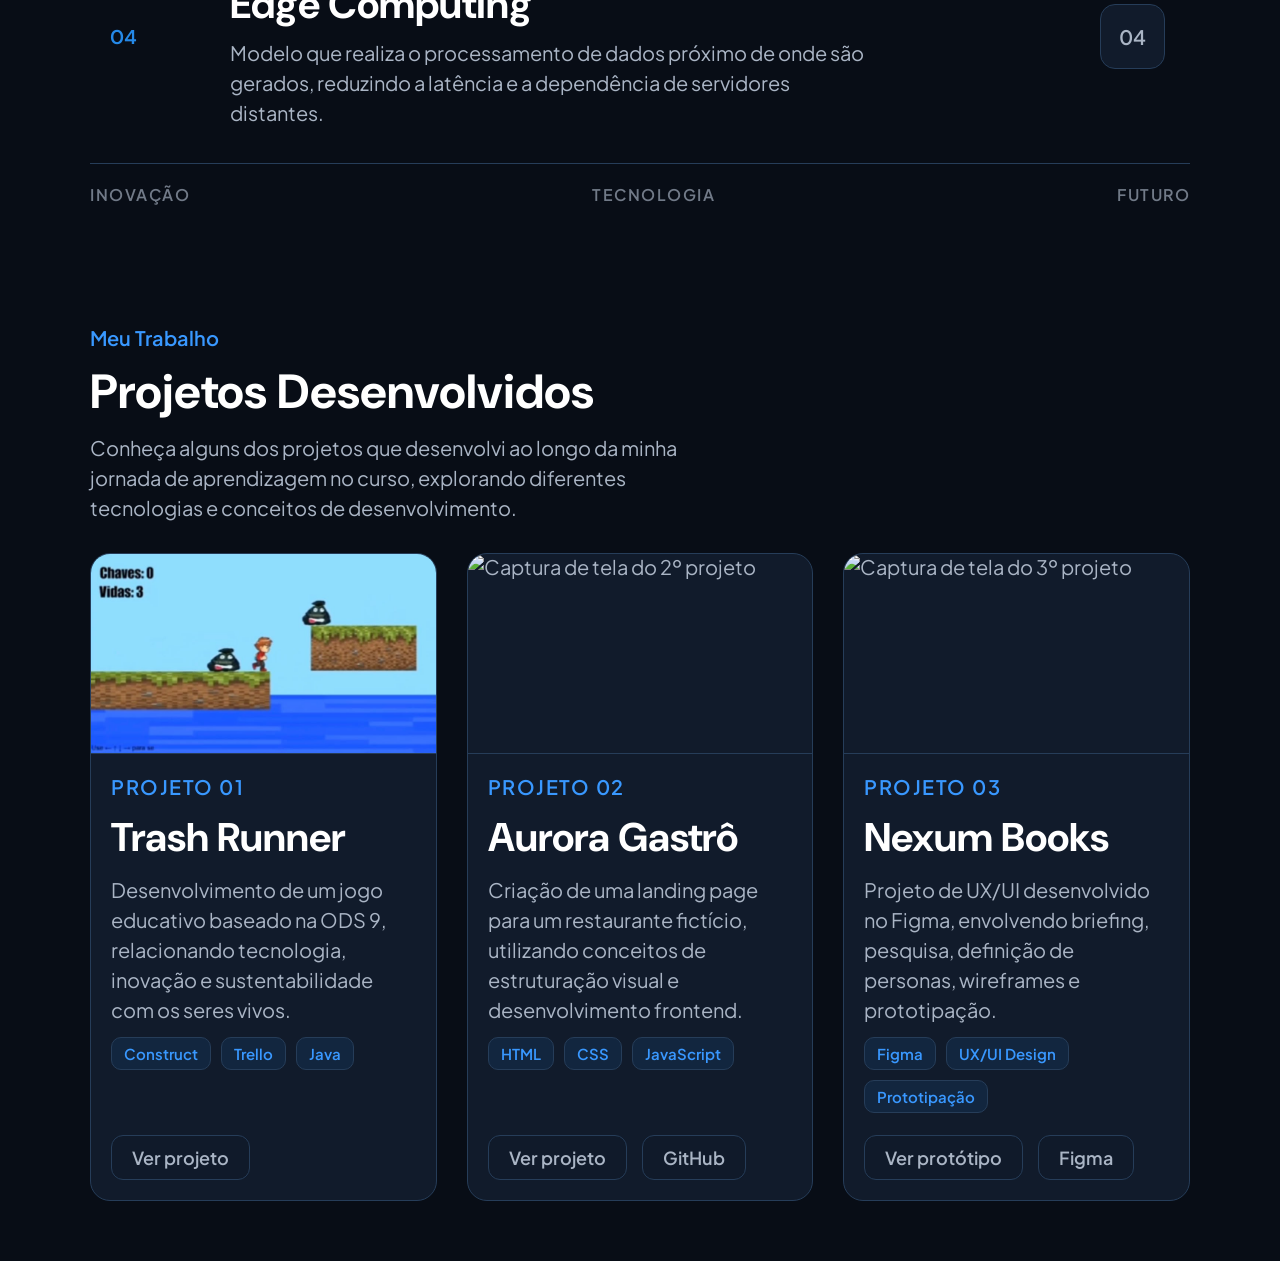
==== commit da5cc146: "feat: Starting the projects section" ====
--- a/index.html
+++ b/index.html
@@ -324,8 +324,95 @@
 
 
     <!-- SEÇÃO PROJETOS -->
-    <section id="projetos">
-        
+    <section id="projetos" class="projects-section">
+        <div class="projects-container">
+
+            <!-- CABEÇALHO -->
+            <div class="projects-heading">
+                <span class="projects-label"> Meu Trabalho</span>
+                <h2>Projetos Desenvolvidos</h2>
+                <p>
+                    Conheça alguns dos projetos que desenvolvi ao longo
+                    da minha jornada de aprendizagem no curso, explorando
+                    diferentes tecnologias e conceitos de desenvolvimento.
+                </p>
+            </div>
+
+            <!-- CARDS DOS PROJETOS -->
+            <div class="projects-grid">
+
+                <!-- 1º PROJETO -->
+                <div class="project-card card">
+                    <img src="src/assets/images/projects/imagem jogo.jfif" class="card-img-top" alt="Captura de tela do 1º projeto">
+
+                    <div class="card-body">
+                        <span class="project-number">PROJETO 01</span>
+                        <h4 class="card-title">Trash Runner</h4>
+                        <p class="card-text">
+                            Desenvolvimento de um jogo educativo 
+                            baseado na ODS 9, relacionando tecnologia, inovação
+                            e sustentabilidade com os seres vivos.
+                        </p>
+                        <div class="project-technologies">
+                            <span>Construct</span>
+                            <span>Trello</span>
+                            <span>Java</span>
+                        </div>
+                        <div class="project-actions">
+                            <a href="https://youtu.be/e8rzrOeJrTw?si=XsPXbhwXue3wrwwp" class="project-button" target="_blank"> Ver projeto </a>
+                        </div>
+                    </div>
+                </div>
+
+                <!-- 2º PROJETO -->
+                <div class="project-card card">
+                    <img src="src/assets/images/projects/aurora.png" class="card-img-top" alt="Captura de tela do 2º projeto">
+
+                    <div class="card-body">
+                        <span class="project-number">PROJETO 02</span>
+                        <h4 class="card-title">Aurora Gastrô</h4>
+                        <p class="card-text">
+                            Criação de uma landing page para um restaurante
+                            fictício, utilizando conceitos de estruturação
+                            visual e desenvolvimento frontend.
+                        </p>
+                        <div class="project-technologies">
+                            <span>HTML</span>
+                            <span>CSS</span>
+                            <span>JavaScript</span>
+                        </div>
+                        <div class="project-actions">
+                            <a href="#" class="project-button"> Ver projeto </a>
+                            <a href="#" class="project-link"> GitHub </a>
+                        </div>
+                    </div>
+                </div>
+
+                <!-- 3º PROJETO -->
+                <div class="project-card card">
+                    <img src="src/assets/images/projects/nexum.png" class="card-img-top" alt="Captura de tela do 3º projeto">
+
+                    <div class="card-body">
+                        <span class="project-number">PROJETO 03</span>
+                        <h4 class="card-title">Nexum Books</h4>
+                        <p class="card-text">
+                            Projeto de UX/UI desenvolvido no Figma,
+                            envolvendo briefing, pesquisa, definição
+                            de personas, wireframes e prototipação.
+                        </p>
+                        <div class="project-technologies">
+                            <span>Figma</span>
+                            <span>UX/UI Design</span>
+                            <span>Prototipação</span>
+                        </div>
+                        <div class="project-actions">
+                            <a href="#" class="project-button"> Ver protótipo </a>
+                            <a href="#" class="project-link"> Figma </a>
+                        </div>
+                    </div>
+                </div>
+            </div>
+        </div>
     </section>
 
 
--- a/src/styles/style.css
+++ b/src/styles/style.css
@@ -301,4 +301,279 @@
     color: var(--color-text-secondary);
     font-size: var(--body-size);
     line-height: var(--body-line-height);
+}
+
+.technology-section {
+    padding: 60px 0px;
+}
+
+.technology-container {
+    width: min(1100px, calc(100% - 40px));
+    margin: 0 auto;
+}
+
+.technology-heading {
+    display: flex;
+    flex-direction: column;
+    align-items: flex-start;
+    gap: 10px;
+    max-width: 650px;
+    padding-bottom: 20px;
+}
+.technology-label {
+    color: var(--color-primary-light);
+    font-size: var(--body-size);
+    font-weight: 600;
+}
+
+.technology-heading h2 {
+    font-family: var(--h2-font);
+    font-size: var(--h2-size);
+    font-weight: 700;
+    color: var(--color-text);
+}
+
+.technology-heading p {
+    max-width: 600px;
+    color: var(--color-text-secondary);
+    font-size: var(--body-size);
+    line-height: 1.5;
+}
+
+.technology-list {
+    display: flex;
+    flex-direction: column;
+}
+
+.technology-item {
+    display: grid;
+    grid-template-columns: 70px 1fr 70px;
+    align-items: center;
+    gap: 50px;
+    padding: 35px 20px;
+    border-bottom: 1px solid var(--color-border);
+    transition: var(--transition-default);
+}
+
+.technology-item:first-child {
+    border-top: 1px solid var(--color-border);
+}
+
+.technology-item:hover {
+    background-color: var(--color-surface-transparent);
+    padding-left: 30px;
+}
+
+.technology-number {
+    color: var(--color-primary);
+    font-size: var(--body-size);
+    font-weight: 600;
+    font-family: var(--font-heading);
+}
+
+.technology-info {
+    display: flex;
+    flex-direction: column;
+    align-items: flex-start;
+    gap: 8px;
+}
+
+.technology-category {
+    color: var(--color-primary-light);
+    font-size: var(--body-size);
+    font-weight: 600;
+}
+
+.technology-info h3 {
+    color: var(--color-text);
+    font-family: var(--h3-font);
+    font-size: var(--h3-size);
+    font-weight: 700;
+}
+
+.technology-info p {
+    max-width: 650px;
+    color: var(--color-text-secondary);
+    font-size: var(--body-size);
+    line-height: 1.5;
+}
+
+.technology-icon {
+    width: 65px;
+    height: 65px;
+    display: flex;
+    justify-content: center;
+    align-items: center;
+    border: 1px solid var(--color-border);
+    border-radius: 15px;
+    background-color: var(--color-surface);
+    transition: var(--transition-default);
+}
+
+.technology-icon span {
+    font-weight: 600;
+}
+
+.technology-item:hover .technology-icon {
+    border-color: var(--color-primary);
+    background-color: var(--color-surface-light)
+}
+
+.technology-footer {
+    display: flex;
+    justify-content: space-between;
+    gap: 20px;
+    padding-top: 20px;
+}
+
+.technology-footer span {
+    color: var(--color-text-secondary);
+    font-size: 16px;
+    font-weight: 600;
+    letter-spacing: 1.5px;
+    opacity: 0.65;
+}
+
+.projects-section {
+    padding: 60px 0px;
+}
+
+.projects-container {
+    width: min(1100px, calc(100% - 40px));
+    margin: 0 auto;
+}
+
+.projects-heading {
+    max-width: 700px;
+    display: flex;
+    flex-direction: column;
+    align-items: flex-start;
+    gap: 10px;
+}
+
+.projects-label {
+    color: var(--color-primary-light);
+    font-size: var(--body-size);
+    font-weight: 600;
+}
+
+.projects-heading h2 {
+    font-family: var(--h2-font);
+    font-size: var(--h2-size);
+    font-weight: 700;
+    color: var(--color-text);
+}
+
+.projects-heading p {
+    max-width: 650px;
+    color: var(--color-text-secondary);
+    font-size: var(--body-size);
+    line-height: 1.5;
+}
+
+.projects-grid {
+    display: grid;
+    grid-template-columns: repeat(3, 1fr);
+    gap: 30px;
+    margin-top: 30px;
+}
+
+.project-card {
+    display: flex;
+    flex-direction: column;
+    overflow: hidden;
+    border-radius: 20px;
+    background-color: var(--color-surface);
+    border: 1px solid var(--color-border);
+    transition: var(--transition-default);
+}
+
+.project-card:hover {
+    transform: translateY(-5px);
+    border-color: var(--color-primary);
+}
+
+.project-card .card-img-top {
+    width: 100%;
+    height: 200px;
+    object-fit: cover;
+    border-bottom: 1px solid var(--color-border);
+}
+
+.project-card .card-body {
+    display: flex;
+    flex-direction: column;
+    align-items: flex-start;  
+    gap: 12px;
+    padding: 20px;
+    flex: 1;
+}
+
+.project-number {
+    color: var(--color-primary-light);
+    font-size: var(--body-size);
+    font-weight: 600;
+    letter-spacing: 1.5px;
+}
+
+.project-card .card-title {
+    font-family: var(--h3-font);
+    font-size: var(--h3-size);
+    font-weight: 700;
+    color: var(--color-text);
+}
+
+.project-card .card-text {
+    color: var(--color-text-secondary);
+    font-size: var(--body-size);
+    line-height: 1.5;
+}
+
+.project-technologies {
+    display: flex;
+    flex-wrap: wrap;
+    gap: 10px;
+}
+
+.project-technologies span {
+    padding: 6px 12px;
+    color: var(--color-primary-light);
+    background-color: rgba(37, 137, 232, 0.10);
+    border: 1px solid var(--color-border);
+    border-radius: 10px;
+    font-size: 15px;
+    font-weight: 600;
+}
+
+.project-actions {
+    display: flex;
+    align-items: center;
+    flex-wrap: wrap;
+    gap: 15px;
+    margin-top: auto;
+    padding-top: 10px;
+}
+
+.project-button,
+.project-link {
+    display: inline-flex;
+    justify-content: center;    
+    align-items: center;
+    padding: 10px 20px;
+    border-radius: 12px;
+    font-size: 18px;
+    font-weight: 600;
+    background-color: var(--color-surface-transparent);
+    color: var(--color-text-secondary);
+    border: 1px solid var(--color-border);
+    backdrop-filter: blur(16px);
+    -webkit-backdrop-filter: blur(16px);
+    transition: var(--transition-default);
+}
+
+.project-button:hover,
+.project-link:hover {
+    border-color: var(--color-primary);
+    color: var(--color-primary-light);
+    transform: translateY(-3px);
 }
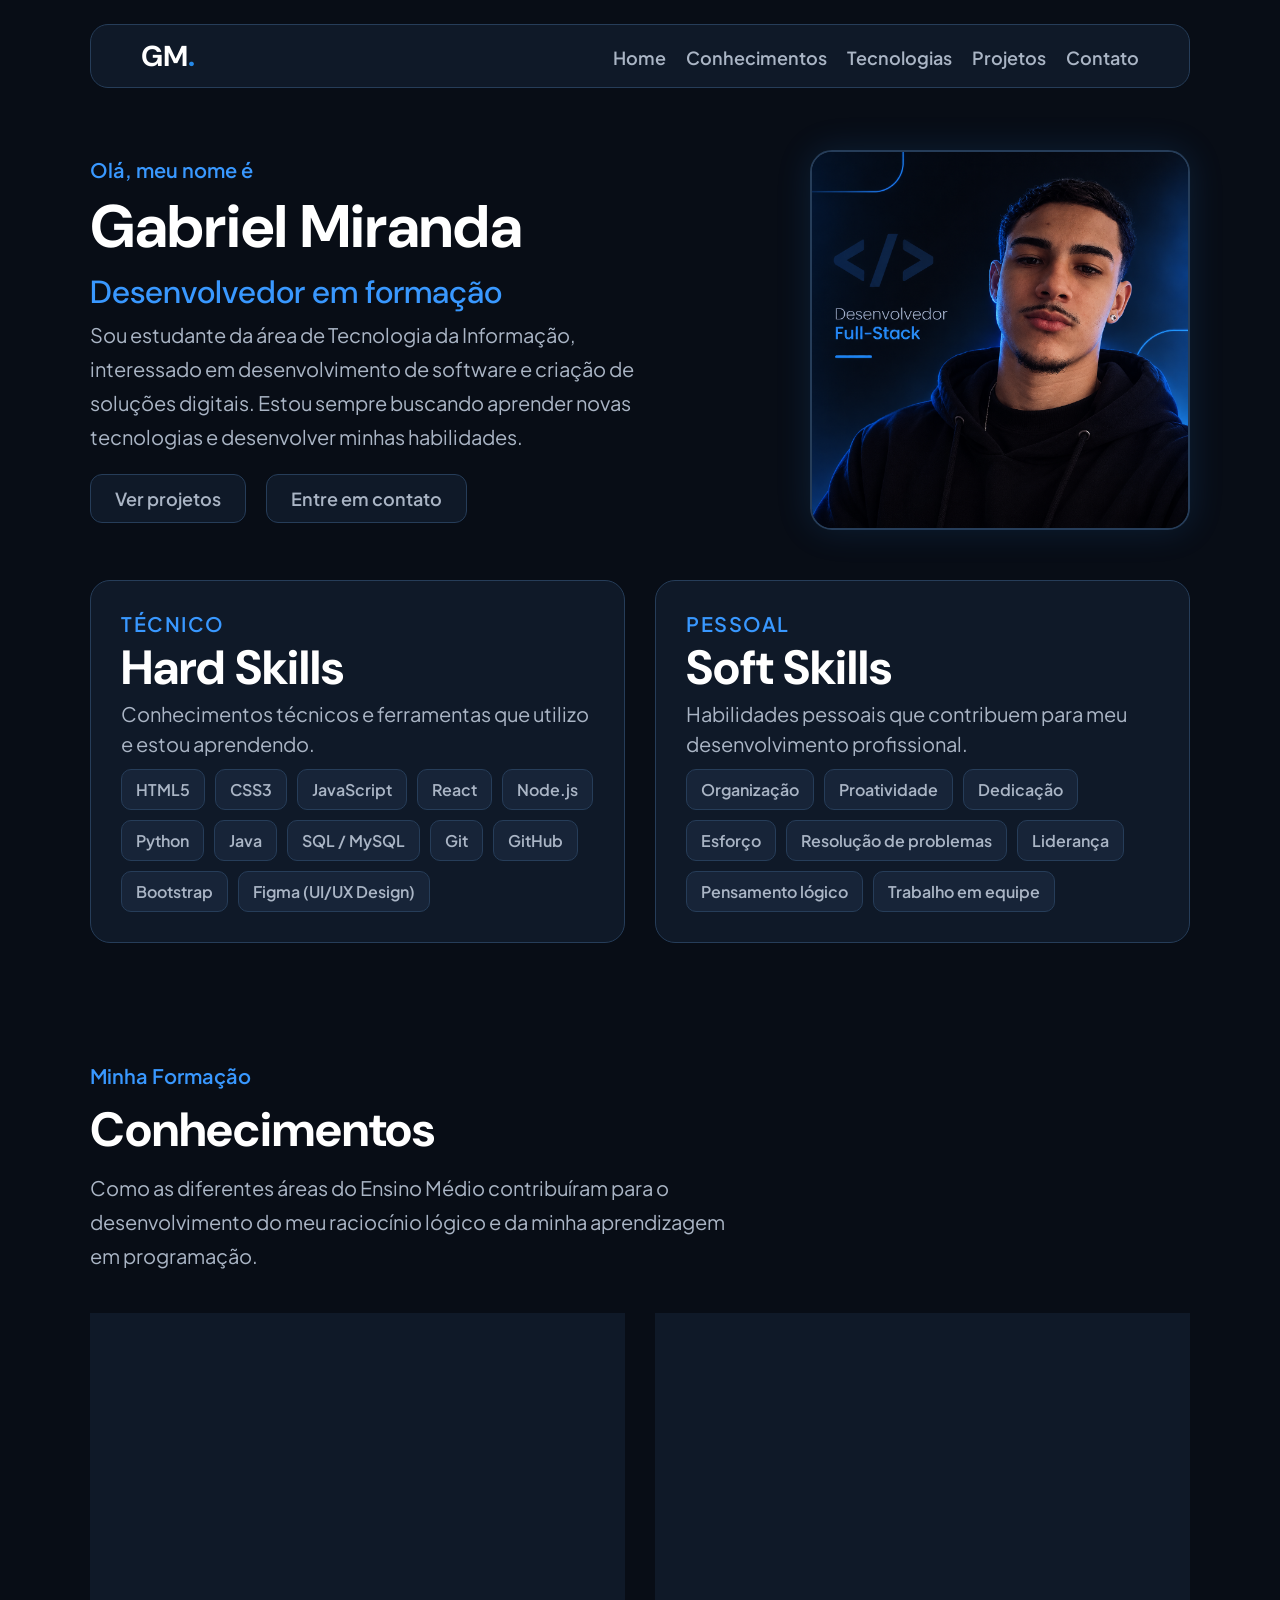
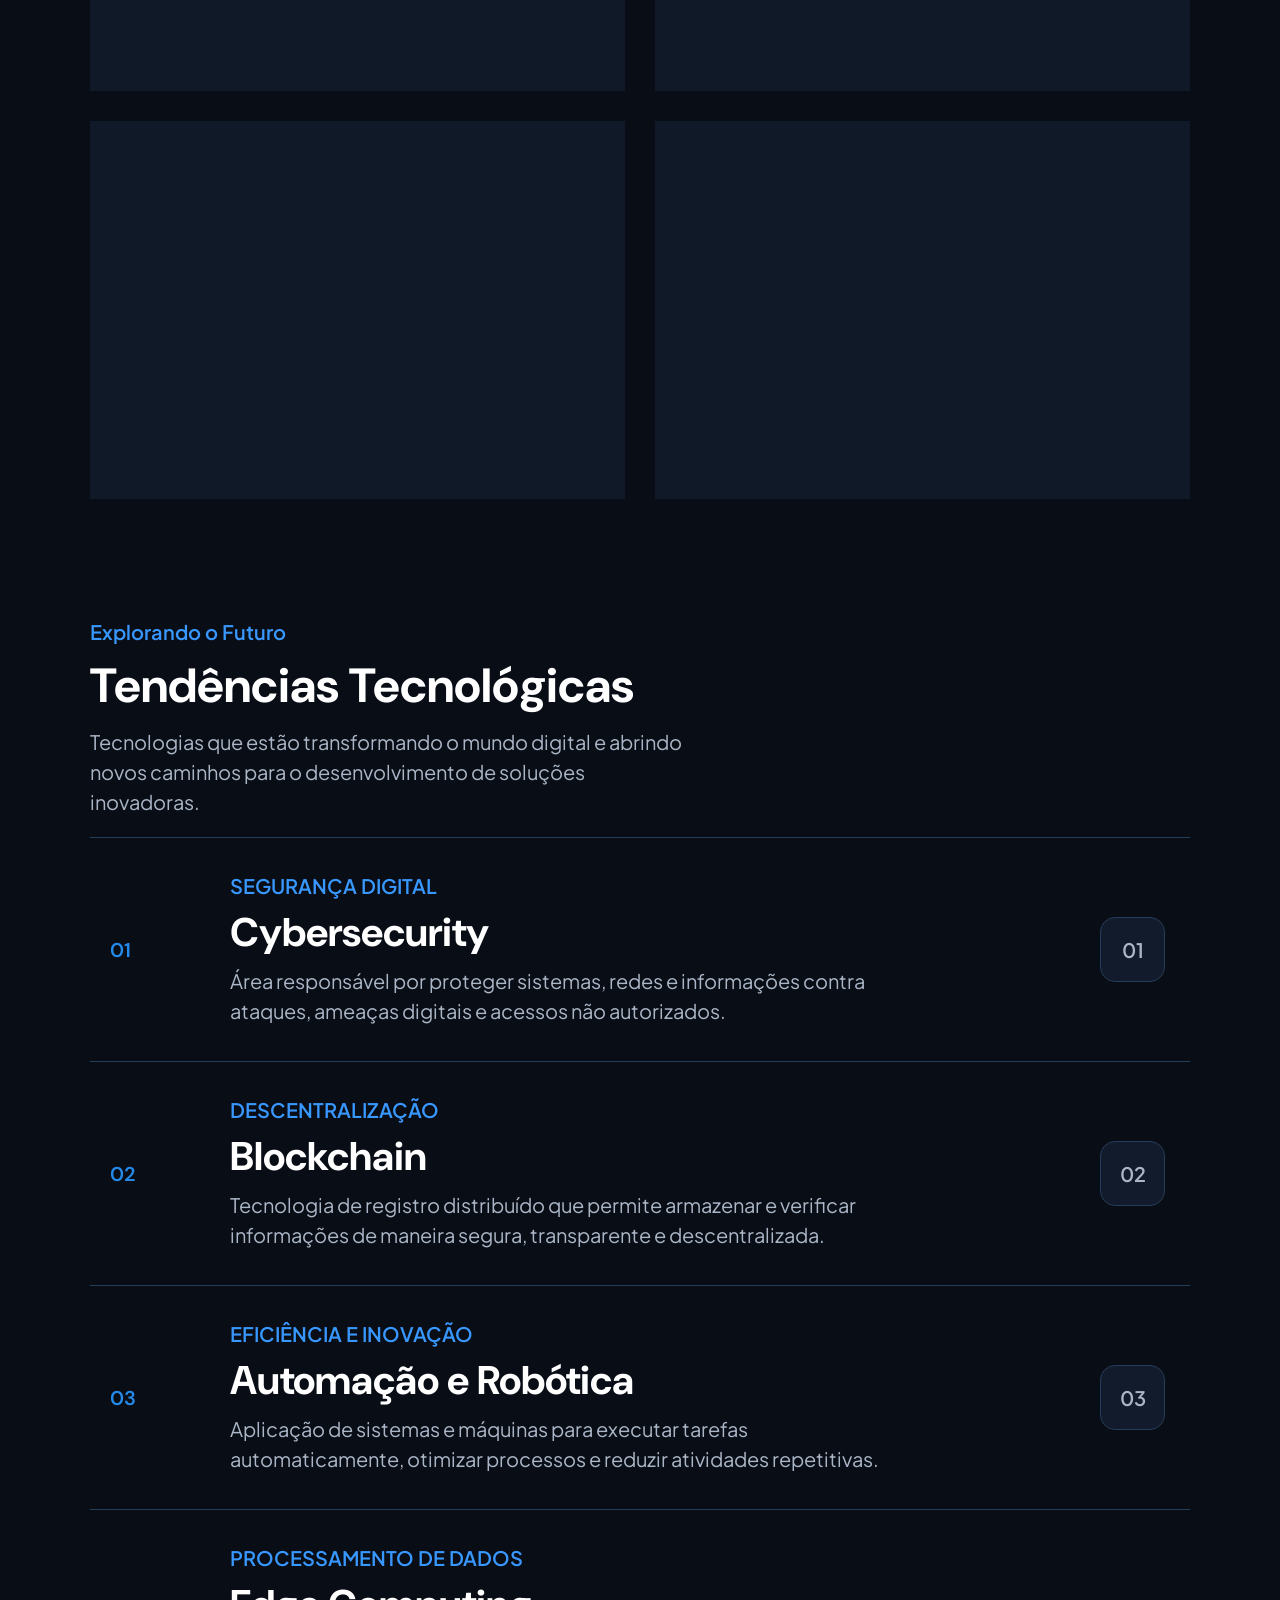
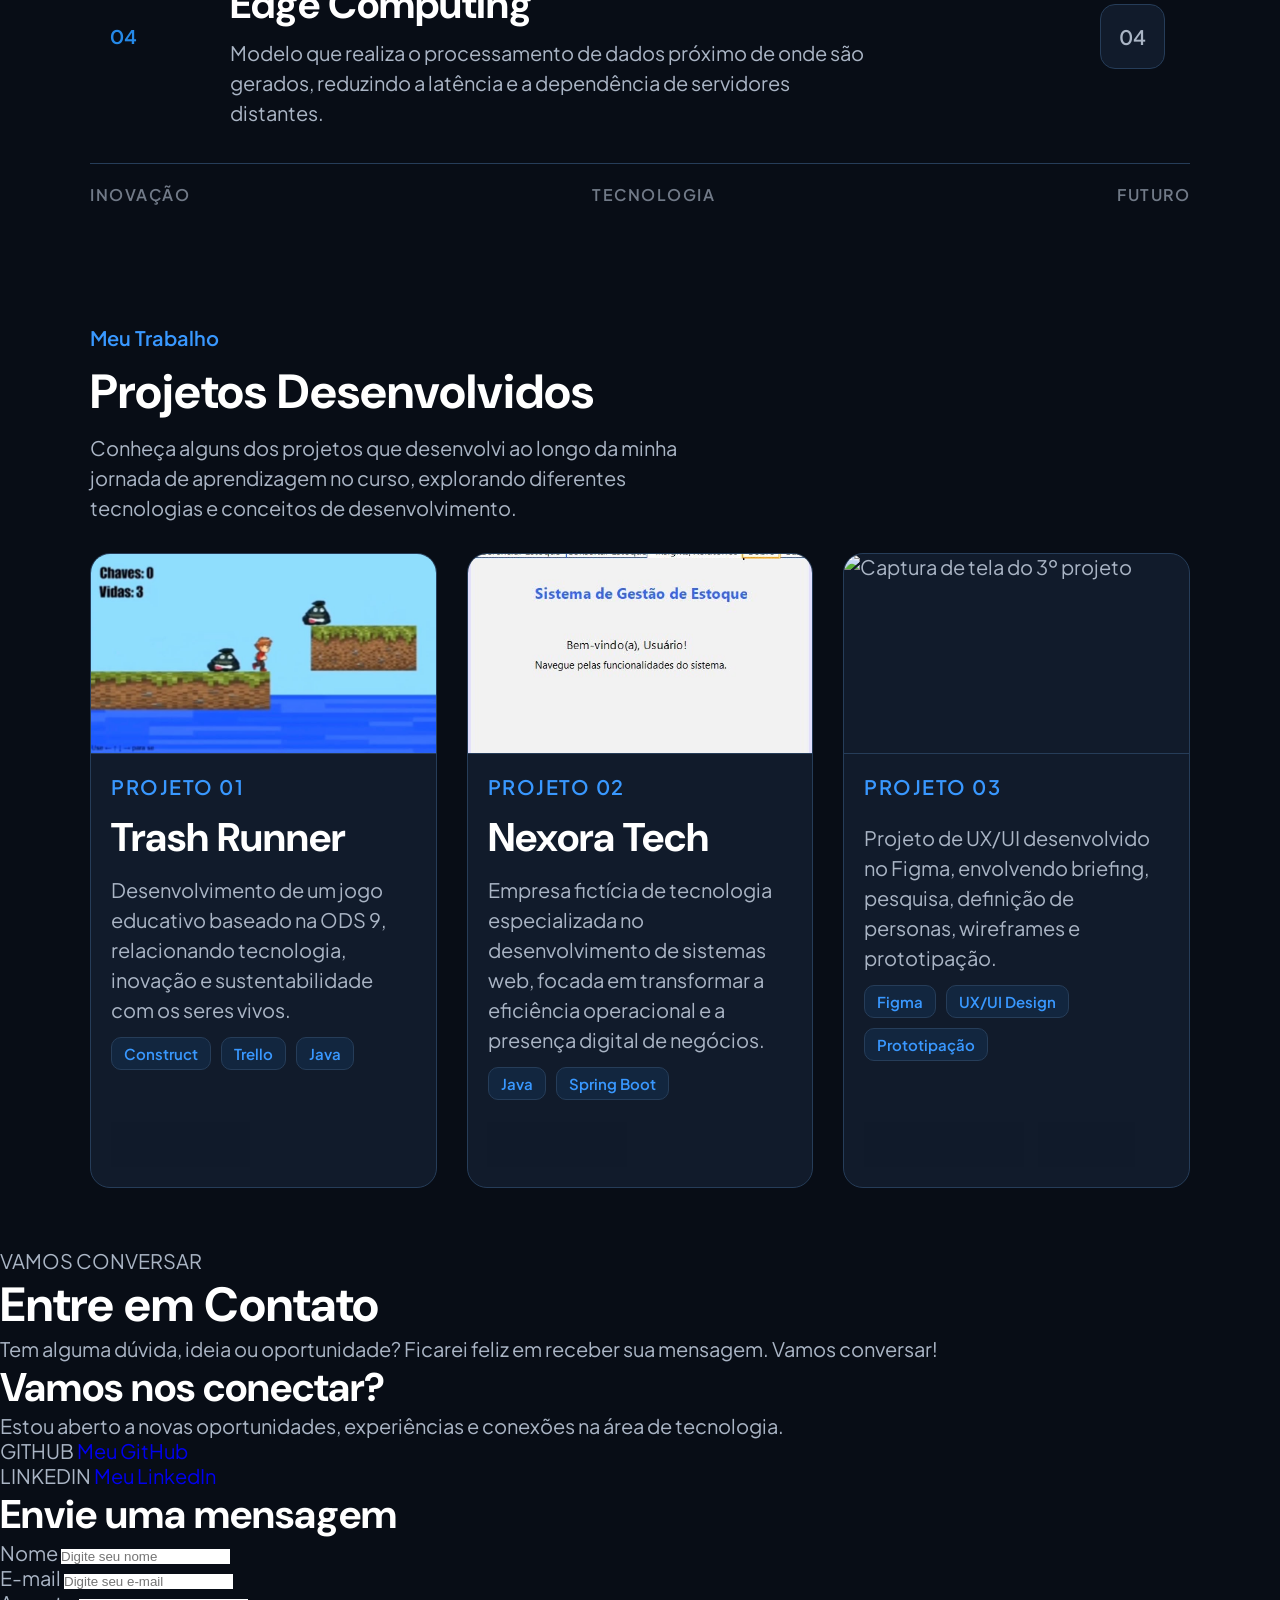
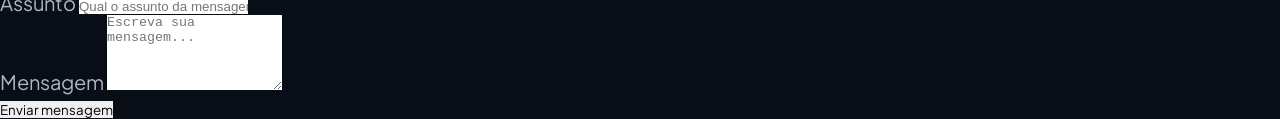
==== commit cb53fd18: "feat: Finalization of the projects section and the layout of the contacts section" ====
--- a/index.html
+++ b/index.html
@@ -366,24 +366,22 @@
 
                 <!-- 2º PROJETO -->
                 <div class="project-card card">
-                    <img src="src/assets/images/projects/aurora.png" class="card-img-top" alt="Captura de tela do 2º projeto">
+                    <img src="src/assets/images/projects/imagem 2º projeto.jfif" class="card-img-top" alt="Captura de tela do 2º projeto">
 
                     <div class="card-body">
                         <span class="project-number">PROJETO 02</span>
-                        <h4 class="card-title">Aurora Gastrô</h4>
+                        <h4 class="card-title">Nexora Tech</h4>
                         <p class="card-text">
-                            Criação de uma landing page para um restaurante
-                            fictício, utilizando conceitos de estruturação
-                            visual e desenvolvimento frontend.
+                            Empresa fictícia de tecnologia especializada no
+                            desenvolvimento de sistemas web, focada em transformar a
+                            eficiência operacional e a presença digital de negócios.
                         </p>
                         <div class="project-technologies">
-                            <span>HTML</span>
-                            <span>CSS</span>
-                            <span>JavaScript</span>
+                            <span>Java</span>
+                            <span>Spring Boot</span>
                         </div>
                         <div class="project-actions">
-                            <a href="#" class="project-button"> Ver projeto </a>
-                            <a href="#" class="project-link"> GitHub </a>
+                            <a href="https://github.com/GabrielMiranda14/Controle-de-Estoques-e-Fornecedores" class="project-button" target="_blank"> Ver projeto </a>
                         </div>
                     </div>
                 </div>
@@ -394,7 +392,7 @@
 
                     <div class="card-body">
                         <span class="project-number">PROJETO 03</span>
-                        <h4 class="card-title">Nexum Books</h4>
+                        <h4 class="card-title"></h4>
                         <p class="card-text">
                             Projeto de UX/UI desenvolvido no Figma,
                             envolvendo briefing, pesquisa, definição
@@ -417,8 +415,81 @@
 
 
     <!-- SEÇÃO CONTATO -->
-    <section id="contato">
-       
+    <section id="contato" class="contact-section">
+        <div class="contact-container">
+
+            <!-- CABEÇALHO -->
+            <div class="contact-heading">
+                <span class="contact-label">VAMOS CONVERSAR</span>
+                <h2>Entre em <span>Contato</span></h2>
+                <p>
+                    Tem alguma dúvida, ideia ou oportunidade?
+                    Ficarei feliz em receber sua mensagem.
+                    Vamos conversar!
+                </p>
+            </div>
+
+            <!-- CONTEÚDO DO CONTATO -->
+            <div class="contact-content">
+                <!-- INFORMAÇÕES -->
+                <div class="contact-info">
+                    <div class="contact-info-heading">
+                        <h3>Vamos nos conectar?</h3>
+                        <p>
+                            Estou aberto a novas oportunidades,
+                            experiências e conexões na área de tecnologia.
+                        </p>
+                    </div>
+
+                    <div class="social-media">
+                        <!-- GITHUB -->
+                        <div class="contact-detail">
+                            <span class="contact-detail-label">GITHUB</span>
+                            <a href="https://github.com/GabrielMiranda14" target="_blank" rel="noopener noreferrer">
+                                Meu GitHub
+                            </a>
+                        </div>
+
+                        <!-- LINKEDIN -->
+                        <div class="contact-detail">
+                            <span class="contact-detail-label">LINKEDIN</span>
+                            <a href="https://www.linkedin.com/in/gabriel-miranda-027371355/" target="_blank" rel="noopener noreferrer">
+                                Meu LinkedIn
+                            </a>
+                        </div>
+                    </div>
+
+                </div>
+
+                <!-- FORMULÁRIO -->
+                <div class="contact-form-card">
+                    <h3>Envie uma mensagem</h3>
+                    <form id="contact-form">
+                        <div class="form-group">
+                            <label for="contact-name">Nome</label>
+                            <input type="text" id="contact-name" name="name" placeholder="Digite seu nome" required>
+                        </div>
+
+                        <div class="form-group">
+                            <label for="contact-email">E-mail</label>
+                            <input type="email" id="contact-email" name="email" placeholder="Digite seu e-mail" required>
+                        </div>
+
+                        <div class="form-group">
+                            <label for="contact-subject">Assunto</label>
+                            <input type="text" id="contact-subject" name="subject" placeholder="Qual o assunto da mensagem?" required>
+                        </div>
+
+                        <div class="form-group">
+                            <label for="contact-message">Mensagem</label>
+                            <textarea id="contact-message" name="message" placeholder="Escreva sua mensagem..." rows="5" required></textarea>
+                        </div>
+
+                        <button type="submit" class="contact-submit"> Enviar mensagem </button>
+                    </form>
+                </div>
+            </div>
+        </div>
     </section>
     
     <footer>
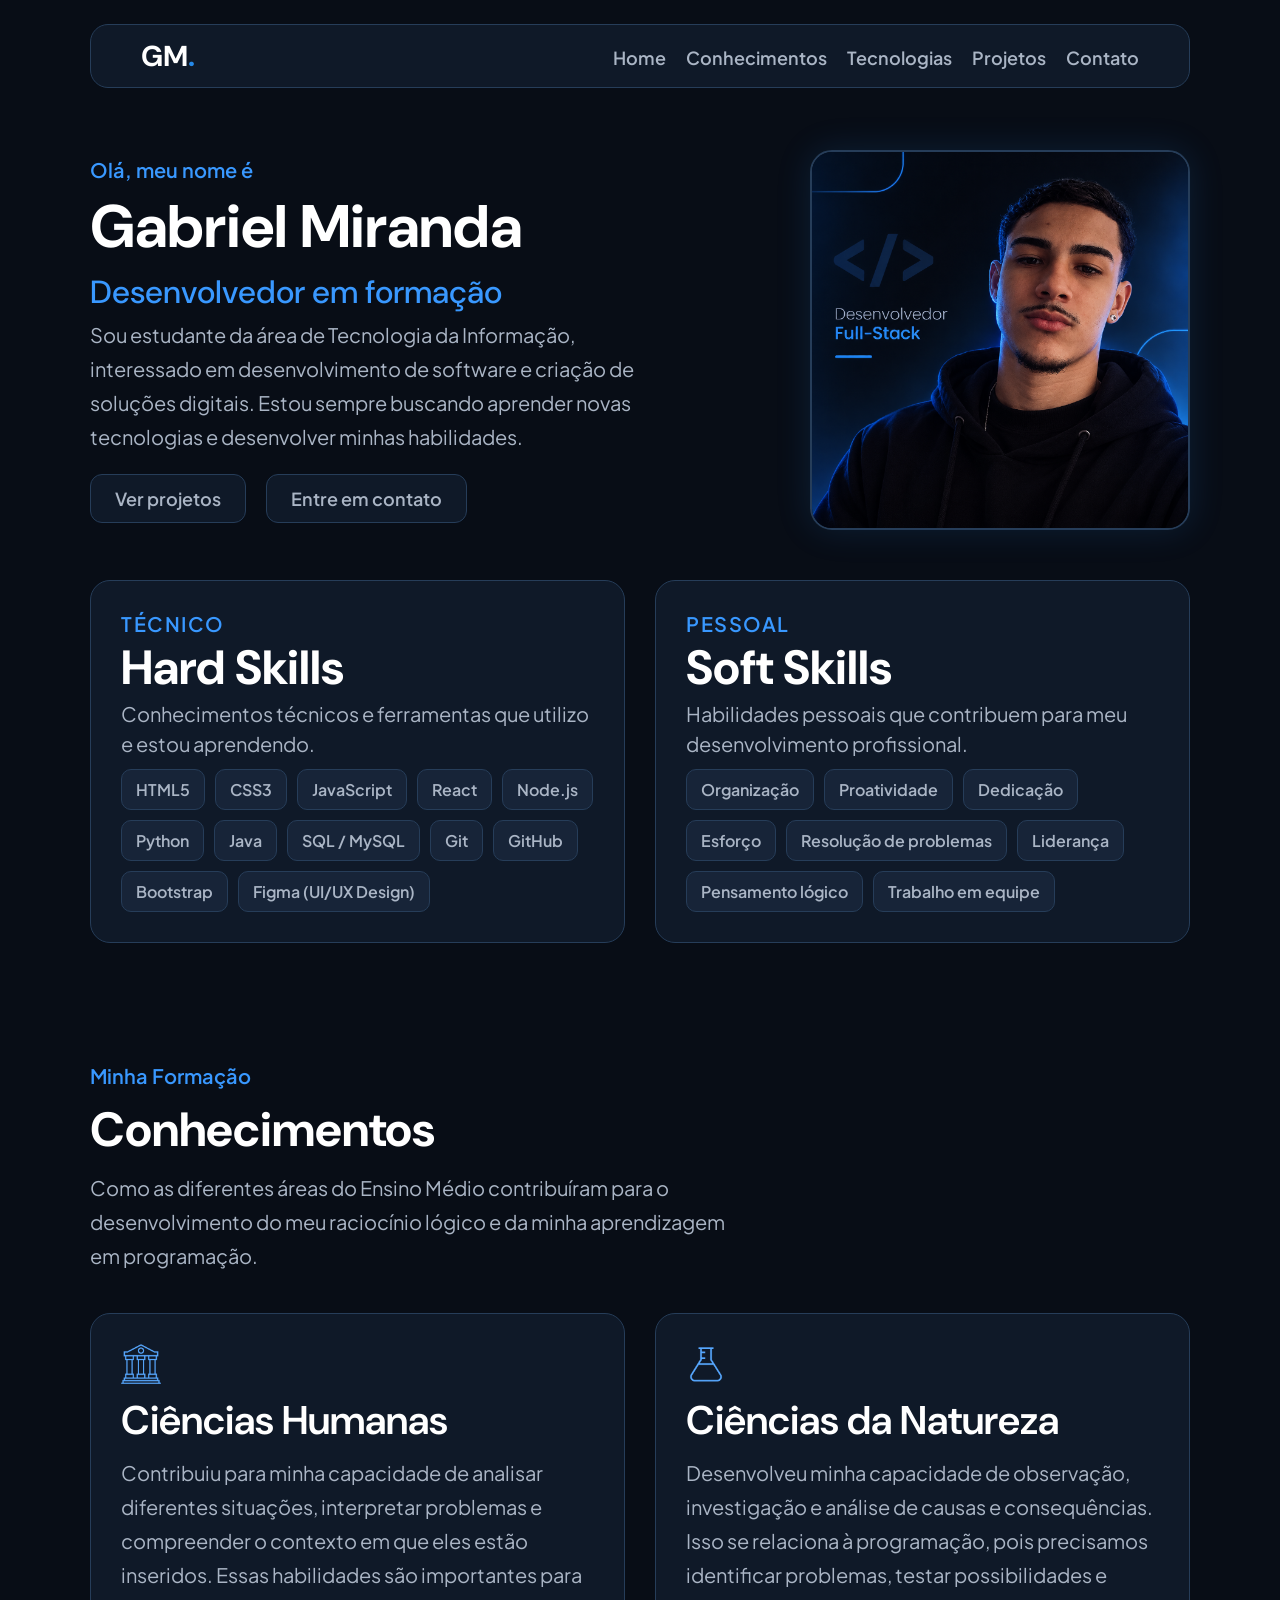
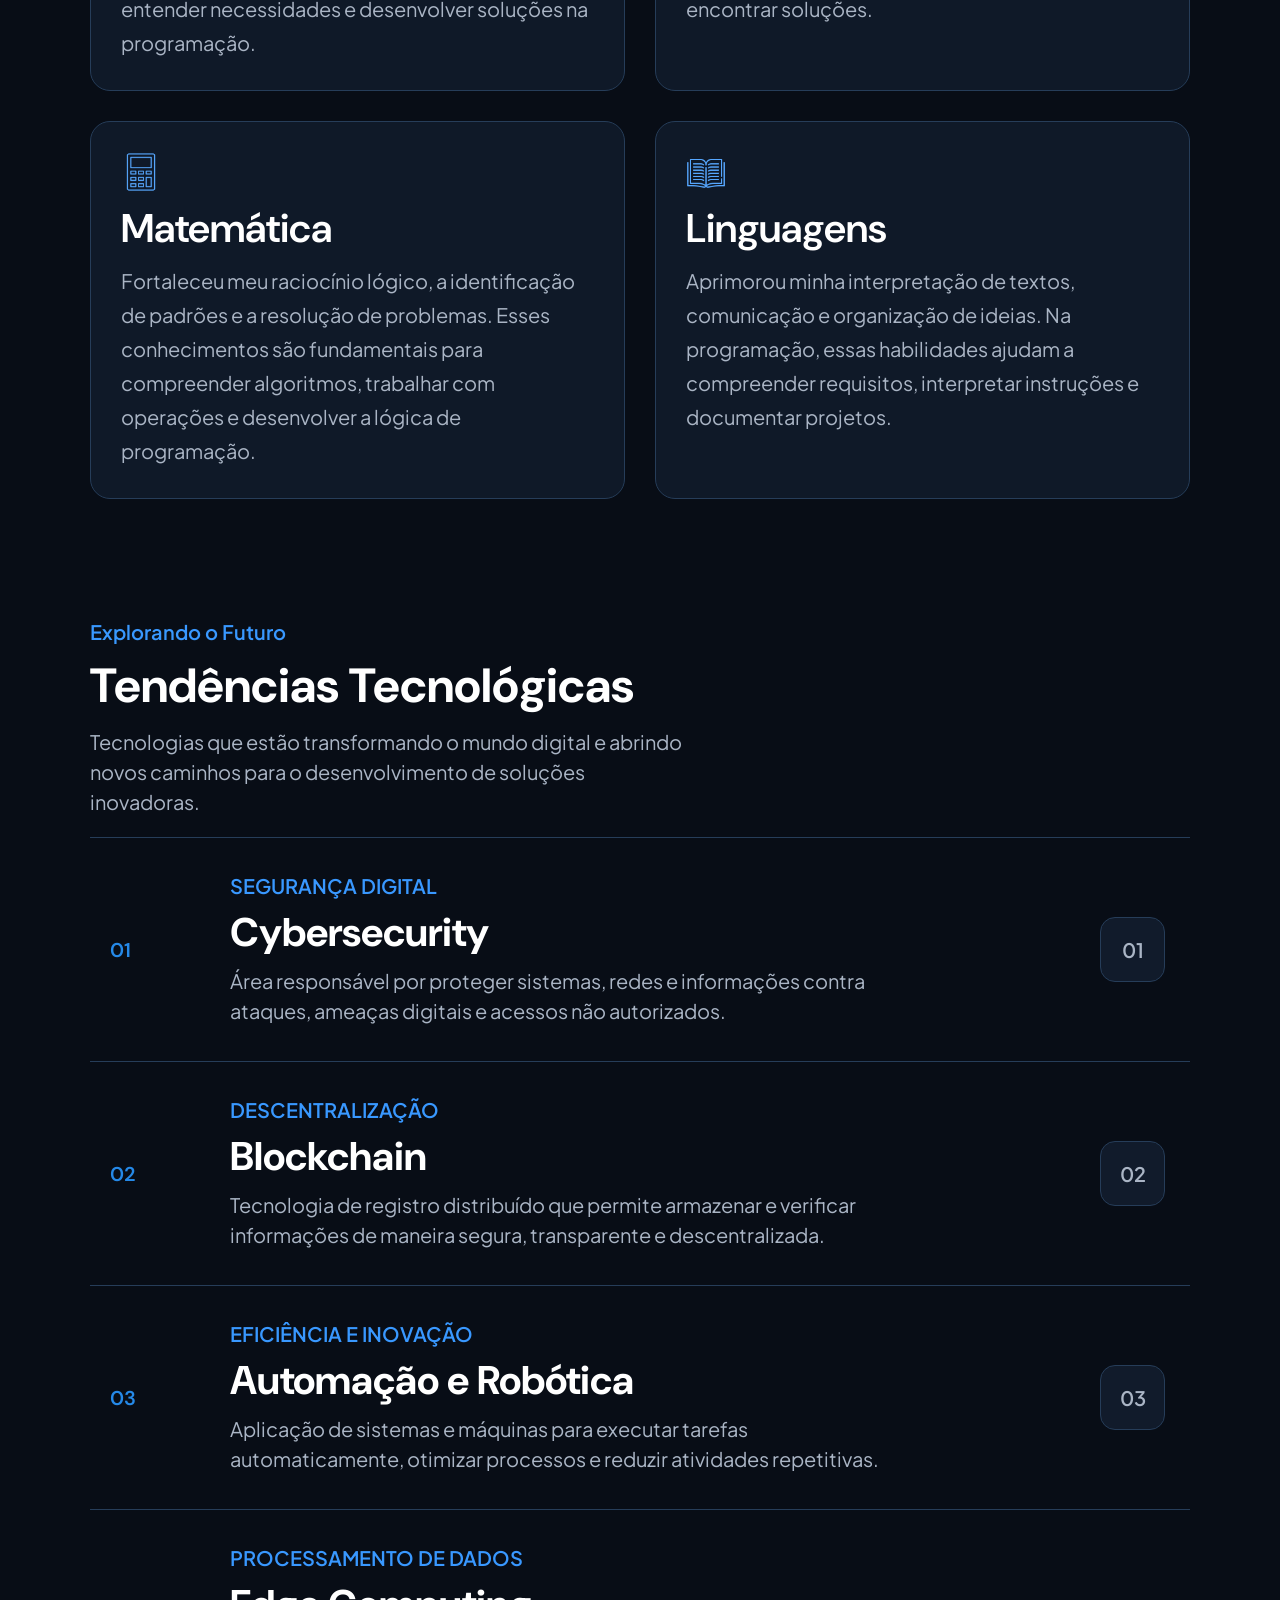
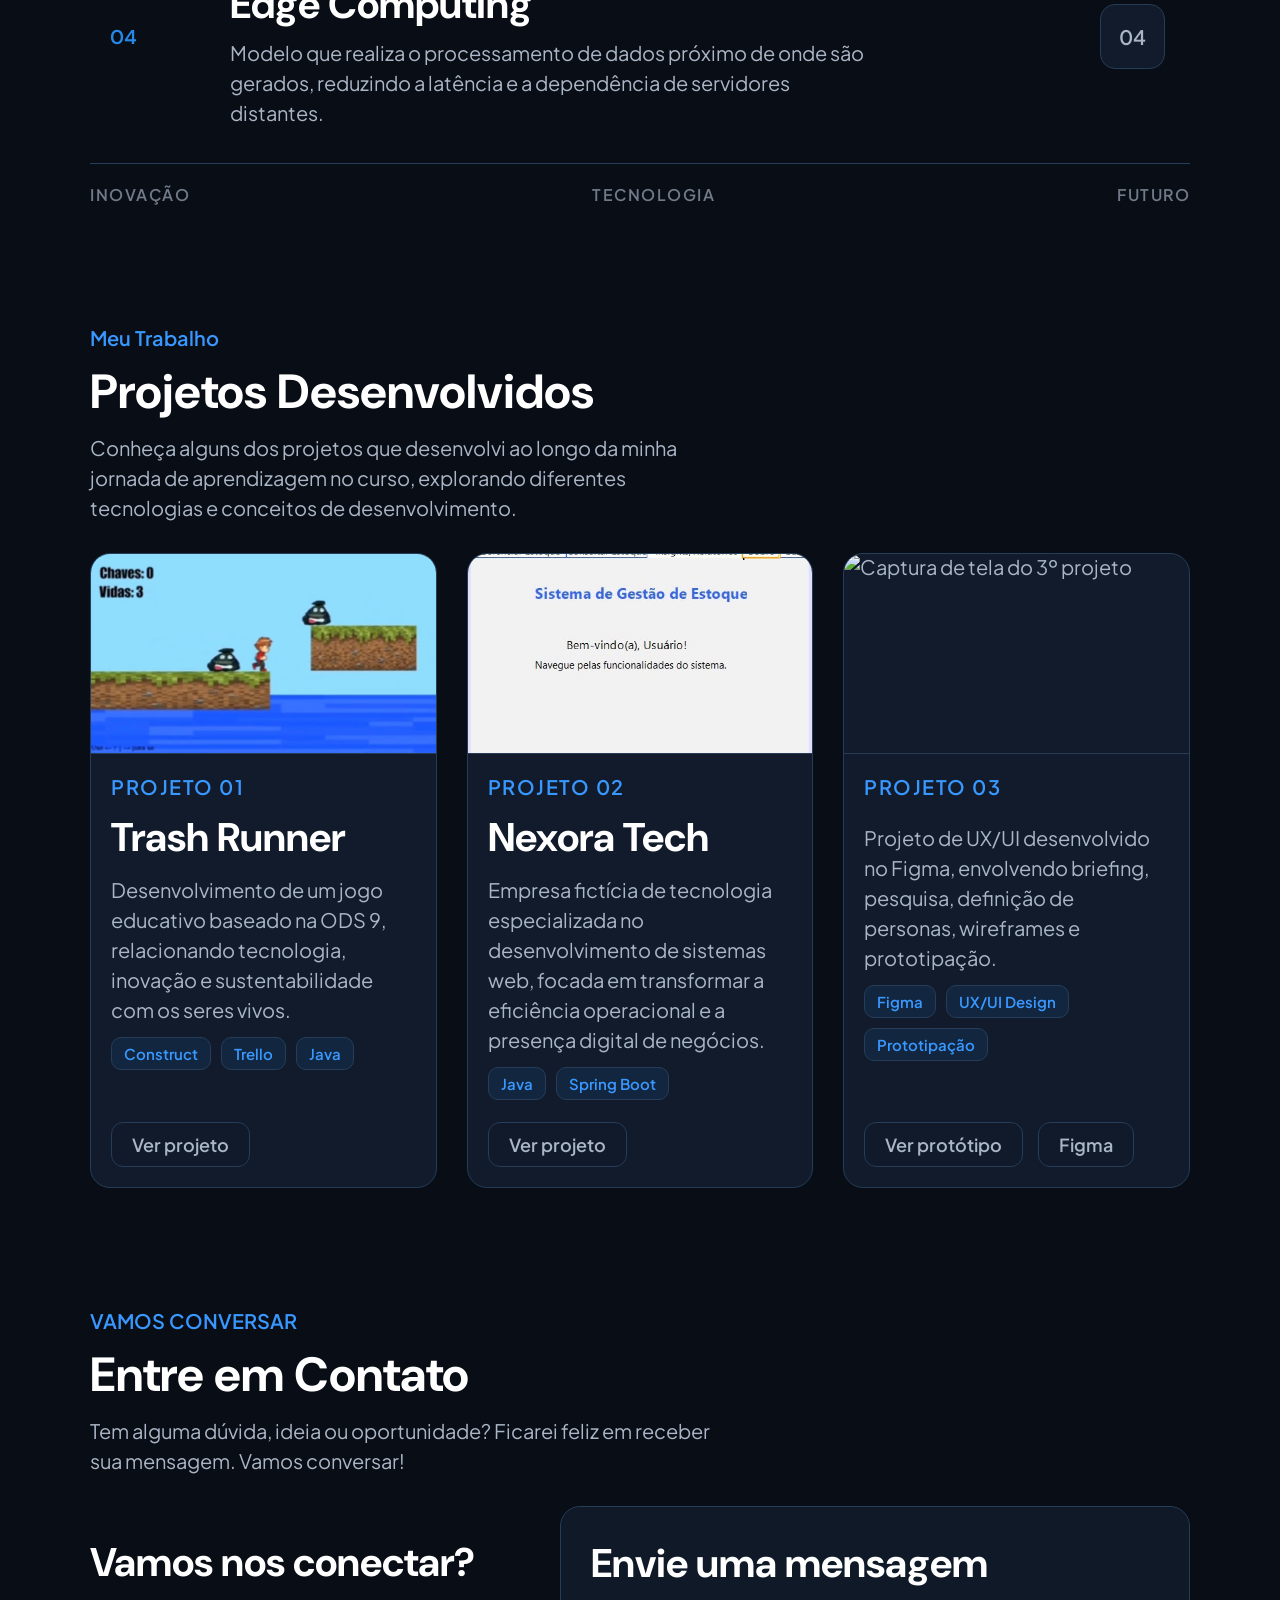
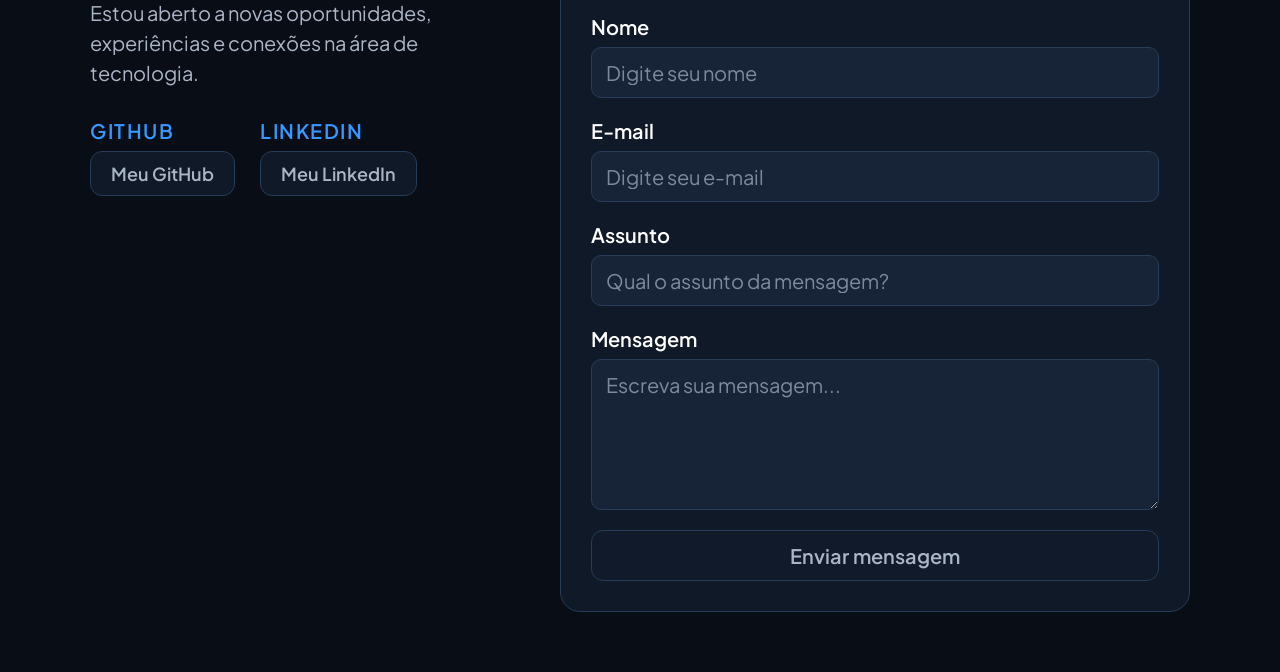
==== commit 6636a0ae: "feat: Implement contact storage and email automation" ====
--- a/index.html
+++ b/index.html
@@ -15,8 +15,6 @@
     <link rel="stylesheet" href="src/styles/global.css">
     <link rel="stylesheet" href="src/styles/style.css">
 
-    <!-- JavaScript próprio usando módulos -->
-    <script type="module" src="src/js/main.js"></script>
 </head>
 <body>
     
@@ -388,7 +386,7 @@
 
                 <!-- 3º PROJETO -->
                 <div class="project-card card">
-                    <img src="src/assets/images/projects/nexum.png" class="card-img-top" alt="Captura de tela do 3º projeto">
+                    <img src="" class="card-img-top" alt="Captura de tela do 3º projeto">
 
                     <div class="card-body">
                         <span class="project-number">PROJETO 03</span>
@@ -496,5 +494,8 @@
 
     </footer>
 
+    <!-- JavaScript próprio usando módulos -->
+    <script src="https://cdn.jsdelivr.net/npm/@emailjs/browser@4/dist/email.min.js"></script>
+    <script type="module" src="src/js/main.js"></script>
 </body>
 </html>
--- a/src/styles/style.css
+++ b/src/styles/style.css
@@ -576,4 +576,221 @@
     border-color: var(--color-primary);
     color: var(--color-primary-light);
     transform: translateY(-3px);
+}
+
+.contact-section {
+    padding: 60px 0px;
+}
+
+.contact-container {
+    width: min(1100px, calc(100% - 40px));
+    margin: 0 auto;
+}
+
+.contact-heading {
+    max-width: 650px;
+    display: flex;
+    flex-direction: column;
+    align-items: flex-start;
+    gap: 10px;
+}
+
+.contact-label {
+    color: var(--color-primary-light);
+    font-size: var(--body-size);
+    font-weight: 600;
+}
+
+.contact-heading h2 {
+    font-family: var(--h2-font);
+    font-size: var(--h2-size);
+    font-weight: 700;
+    color: var(--color-text);
+}
+
+.contact-heading p {
+    max-width: 650px;
+    color: var(--color-text-secondary);
+    font-size: var(--body-size);
+    line-height: 1.5;
+}
+
+.contact-content {
+    display: grid;
+    grid-template-columns: 0.8fr 1.2fr;
+    align-items: stretch;
+    gap: 50px;
+    margin-top: 30px;
+}
+
+.contact-info {
+    display: flex;
+    flex-direction: column;
+    align-items: flex-start;
+    gap: 30px;
+    padding: 30px 0px;
+}
+
+.contact-info-heading {
+    display: flex;
+    flex-direction: column;
+    align-items: flex-start;
+    gap: 10px;
+}
+
+.contact-info-heading h3 {
+    color: var(--color-text);
+    font-family: var(--h3-font);
+    font-size: var(--h3-size);
+    font-weight: 700;
+}
+
+.contact-info-heading p {
+    color: var(--color-text-secondary);
+    font-size: var(--body-size);
+    line-height: 1.5;
+}
+
+.social-media {
+    display: flex;
+    align-items: center;
+    gap: 25px;
+}
+
+.contact-detail {
+    display: flex;
+    flex-direction: column;
+    align-items: flex-start;
+    gap: 8px;
+}
+
+.contact-detail-label {
+    color: var(--color-primary-light);
+    font-size: var(--body-size);
+    font-weight: 600;
+    letter-spacing: 1.5px;
+}
+
+.contact-detail a {
+    display: inline-flex;
+    justify-content: center;
+    align-items: center;
+    padding: 10px 20px;
+    border-radius: 12px;
+    background-color: rgba(17, 27, 43, 0.90);
+    color: var(--color-text-secondary);
+    border: 1px solid var(--color-border);
+    font-weight: 600;
+    font-size: 18px;
+    backdrop-filter: blur(16px);
+    -webkit-backdrop-filter: blur(16px);
+    transition: var(--transition-default);
+}
+
+.contact-detail a:hover {
+    border-color: var(--color-primary);
+    color: var(--color-primary-light);
+    transform: translateY(-3px);
+}
+
+.contact-form-card {
+    display: flex;
+    flex-direction: column;
+    gap: 25px;
+    padding: 30px;
+    background-color: var(--color-surface-transparent);
+    border: 1px solid var(--color-border);
+    border-radius: 20px;
+    backdrop-filter: blur(16px);
+    -webkit-backdrop-filter: blur(16px);
+    transition: var(--transition-default);
+}
+
+.contact-form-card:hover {
+    border-color: var(--color-primary);
+}
+
+.contact-form-card h3 {
+    color: var(--color-text);
+    font-family: var(--h3-font);
+    font-size: var(--h3-size);
+    font-weight: 700;
+}
+
+#contact-form {
+    display: flex;
+    flex-direction: column;
+    gap: 20px;
+}
+
+.form-group {
+    display: flex;
+    flex-direction: column;
+    gap: 8px;
+}
+
+.form-group label {
+    color: var(--color-text);
+    font-size: var(--body-size);
+    font-weight: 600;
+}
+
+.form-group input,
+.form-group textarea {
+    width: 100%;
+    padding: 12px 14px;
+    background-color: var(--color-surface-light);
+    border: 1px solid var(--color-border);
+    border-radius: 10px;
+    color: var(--color-text);
+    font-family: var(--font-body);
+    font-size: var(--body-size);
+    outline: none;
+    transition: var(--transition-default);
+}
+
+.form-group input::placeholder,
+.form-group textarea::placeholder {
+    color: var(--color-text-secondary);
+    opacity: 0.7;
+}
+
+.form-group input:focus,
+.form-group textarea:focus {
+    border-color: var(--color-primary);
+    box-shadow: 0 0 0 3px rgba(37, 137, 232, 0.12);
+}
+
+.form-group textarea {
+    resize: vertical;
+    min-height: 130px;
+}
+
+.contact-submit {
+    display: inline-flex;
+    justify-content: center;
+    align-items: center;
+    padding: 12px 24px;
+    border-radius: 12px;
+    background-color: var(--color-surface-transparent);
+    color: var(--color-text-secondary);
+    border: 1px solid var(--color-border);
+    font-family: var(--font-body);
+    font-weight: 600;
+    font-size: var(--body-size);
+    cursor: pointer;
+    backdrop-filter: blur(16px);
+    -webkit-backdrop-filter: blur(16px);
+    transition: var(--transition-default);
+}
+
+.contact-submit:hover {
+    border-color: var(--color-primary);
+    color: var(--color-primary-light);
+    transform: translateY(-3px);
+}
+
+.contact-submit:active {
+    transform: translateY(2px) scale(0.98);
+    box-shadow: inset 0 2px 4px rgba(0, 0, 0, 0.2);
 }
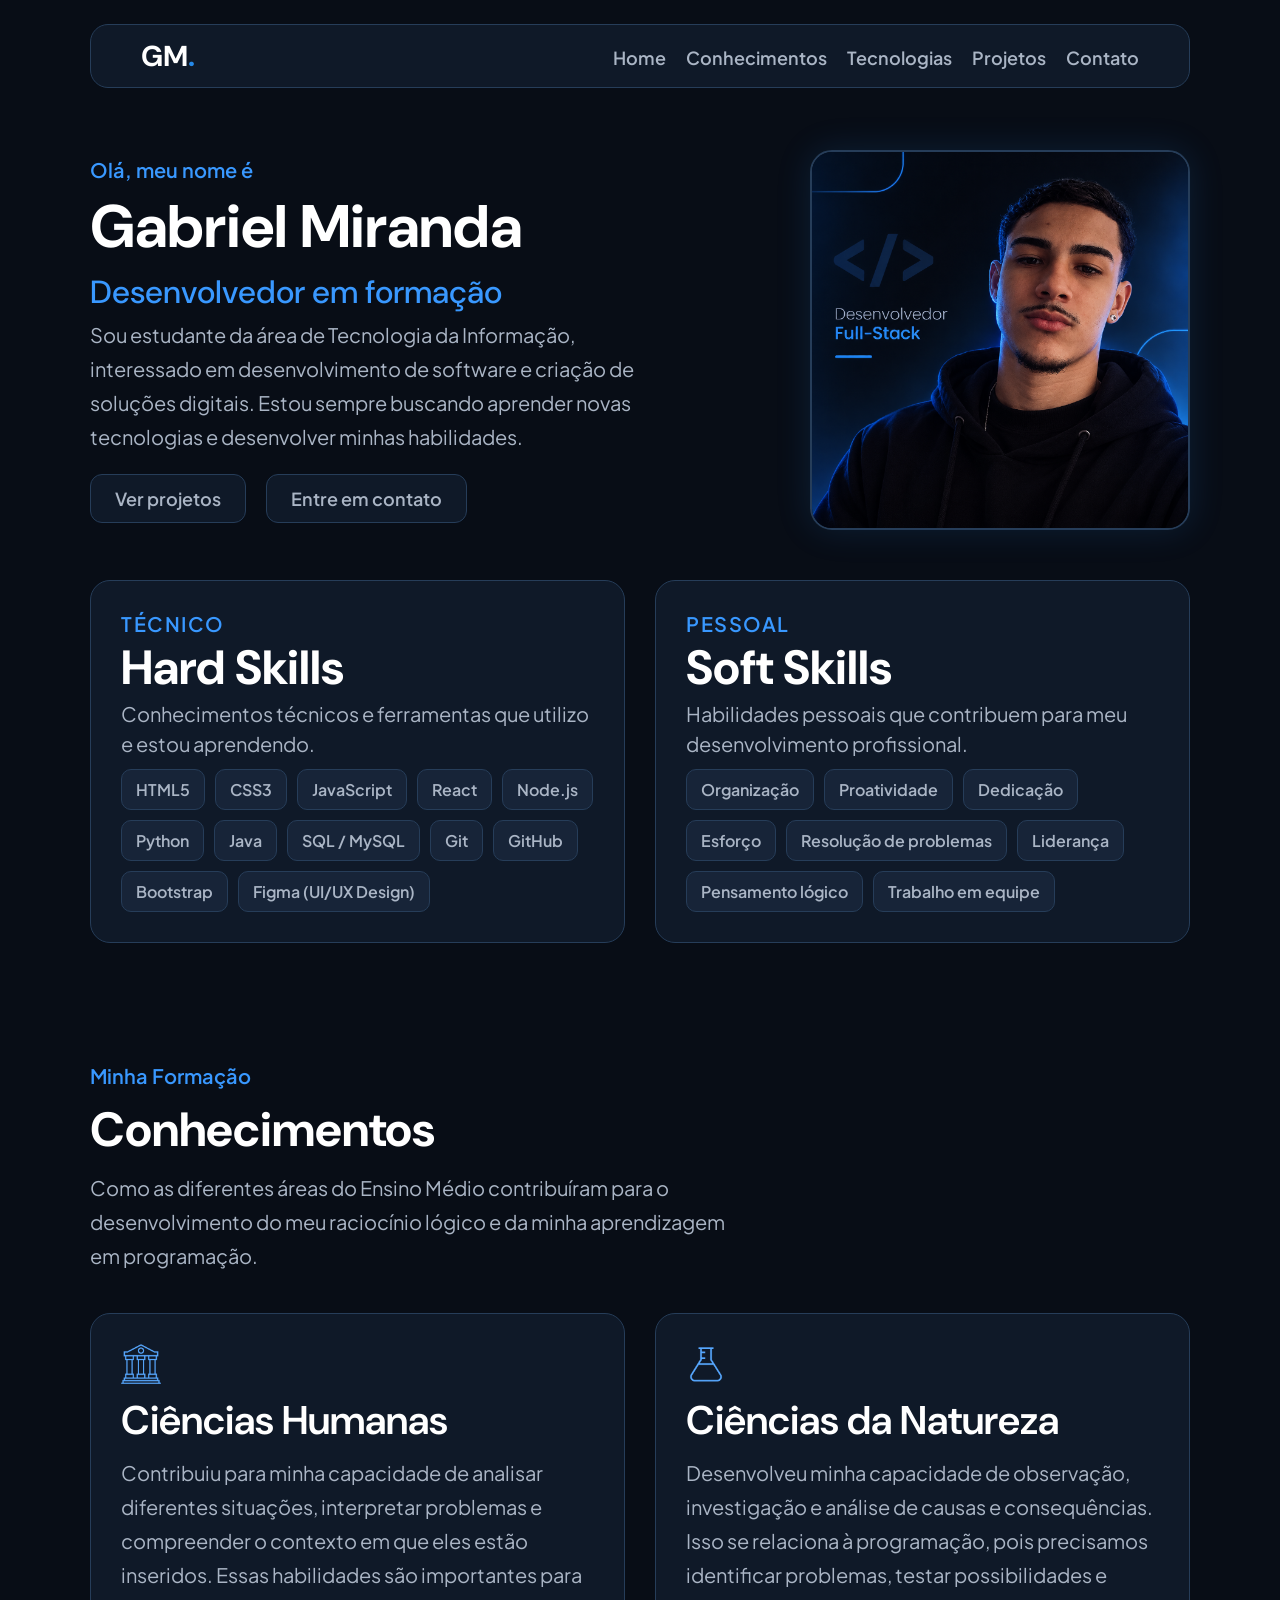
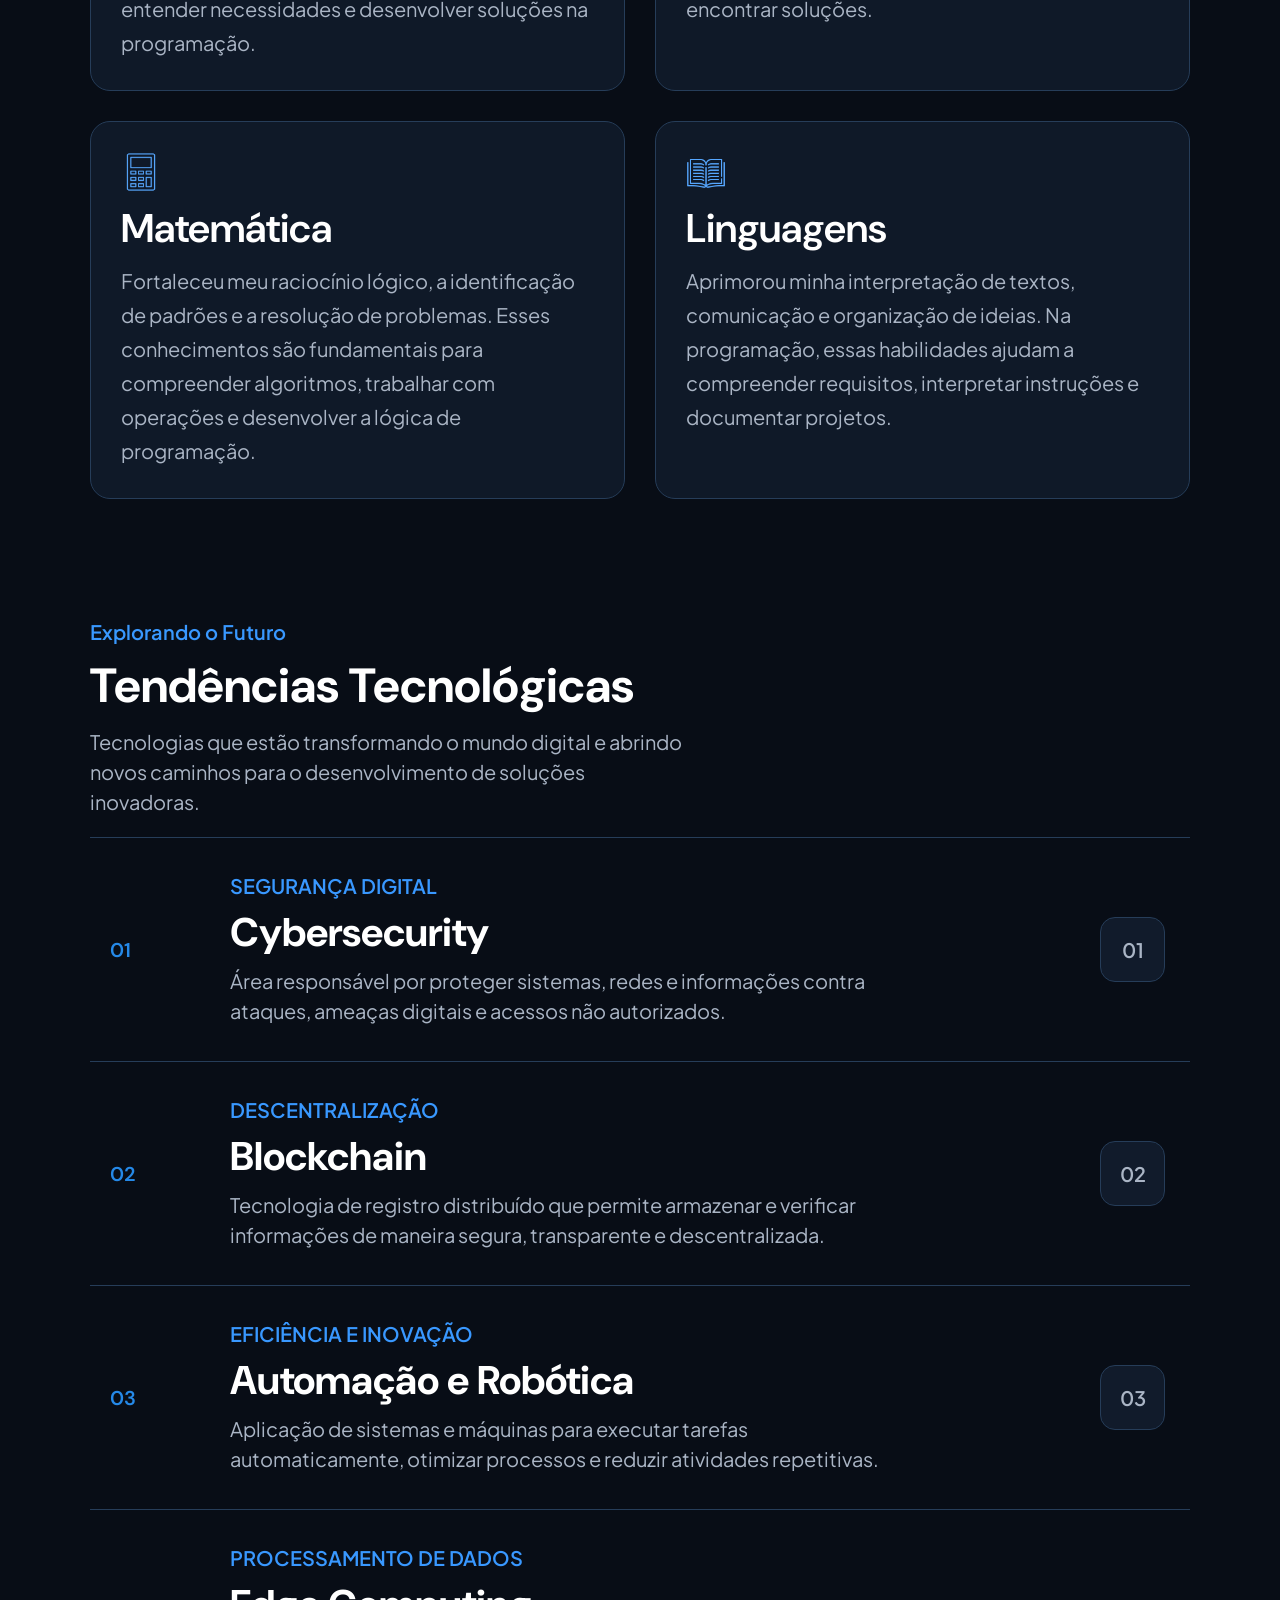
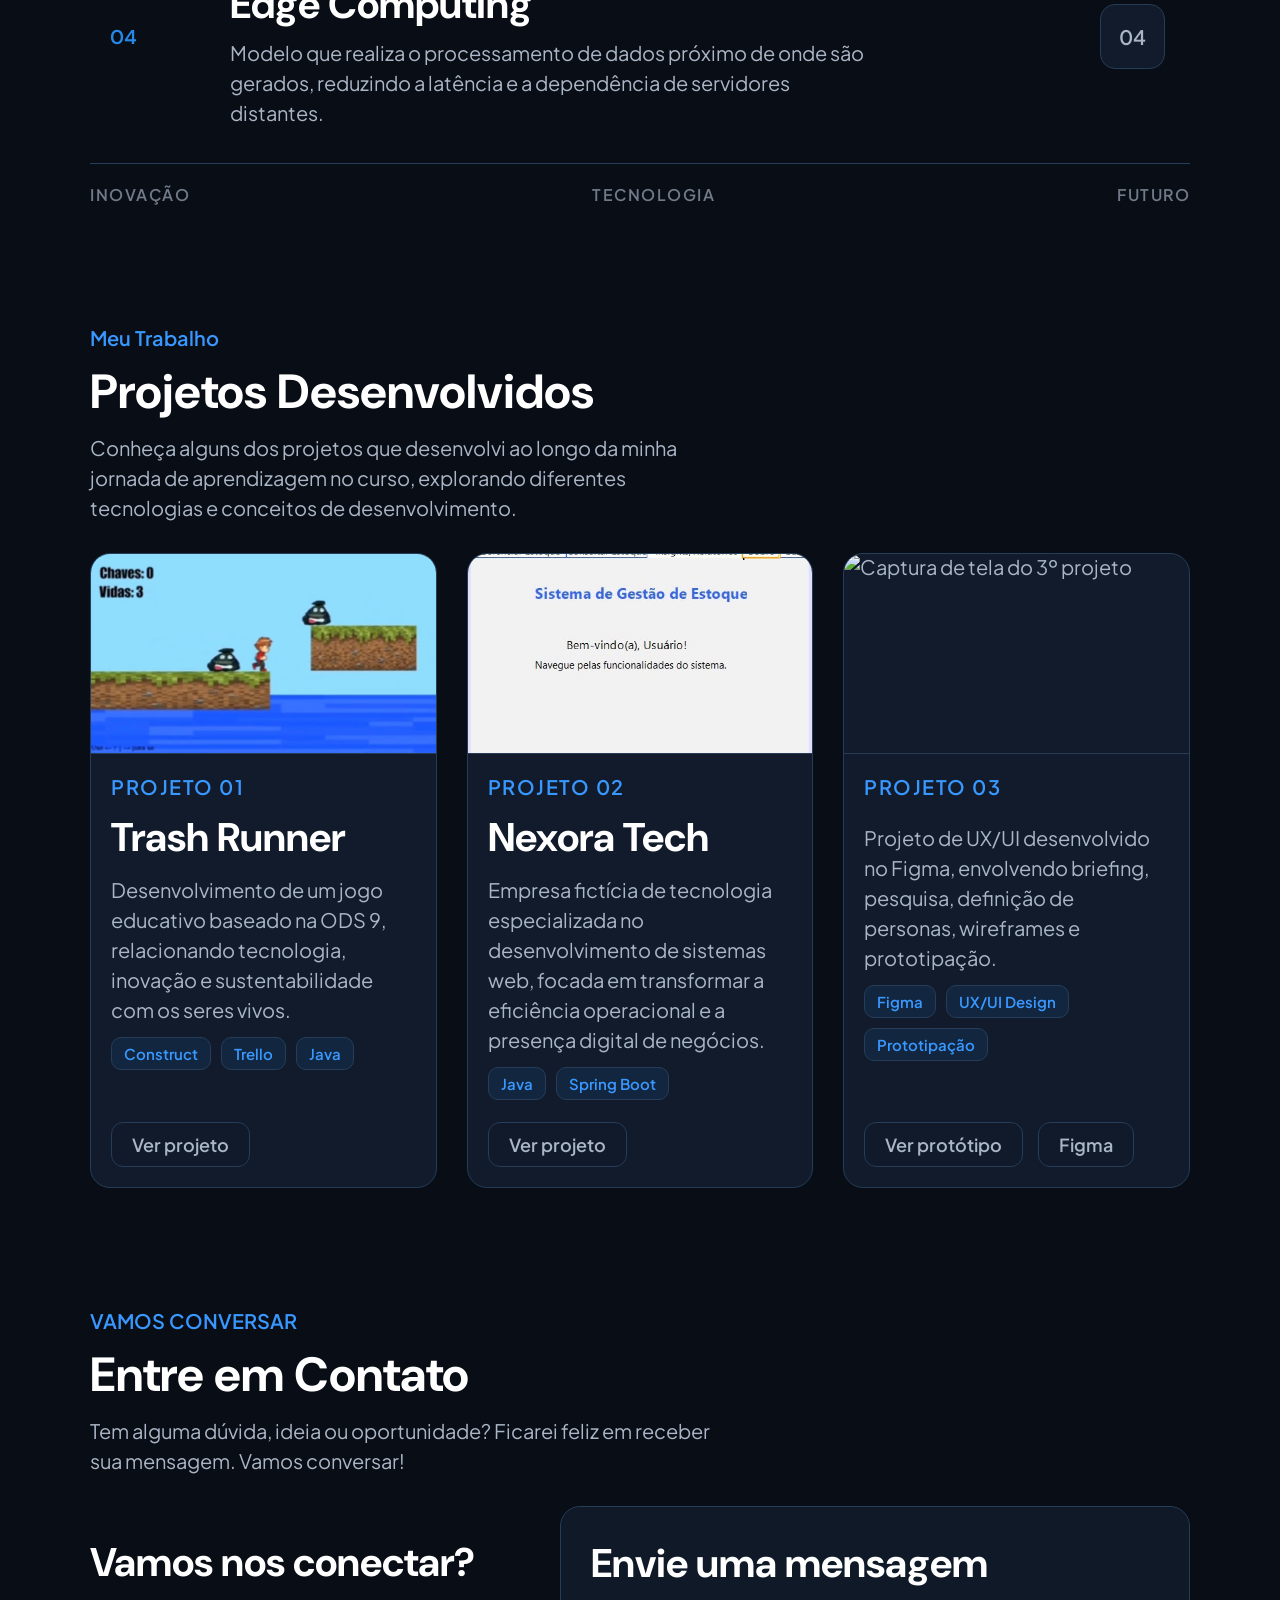
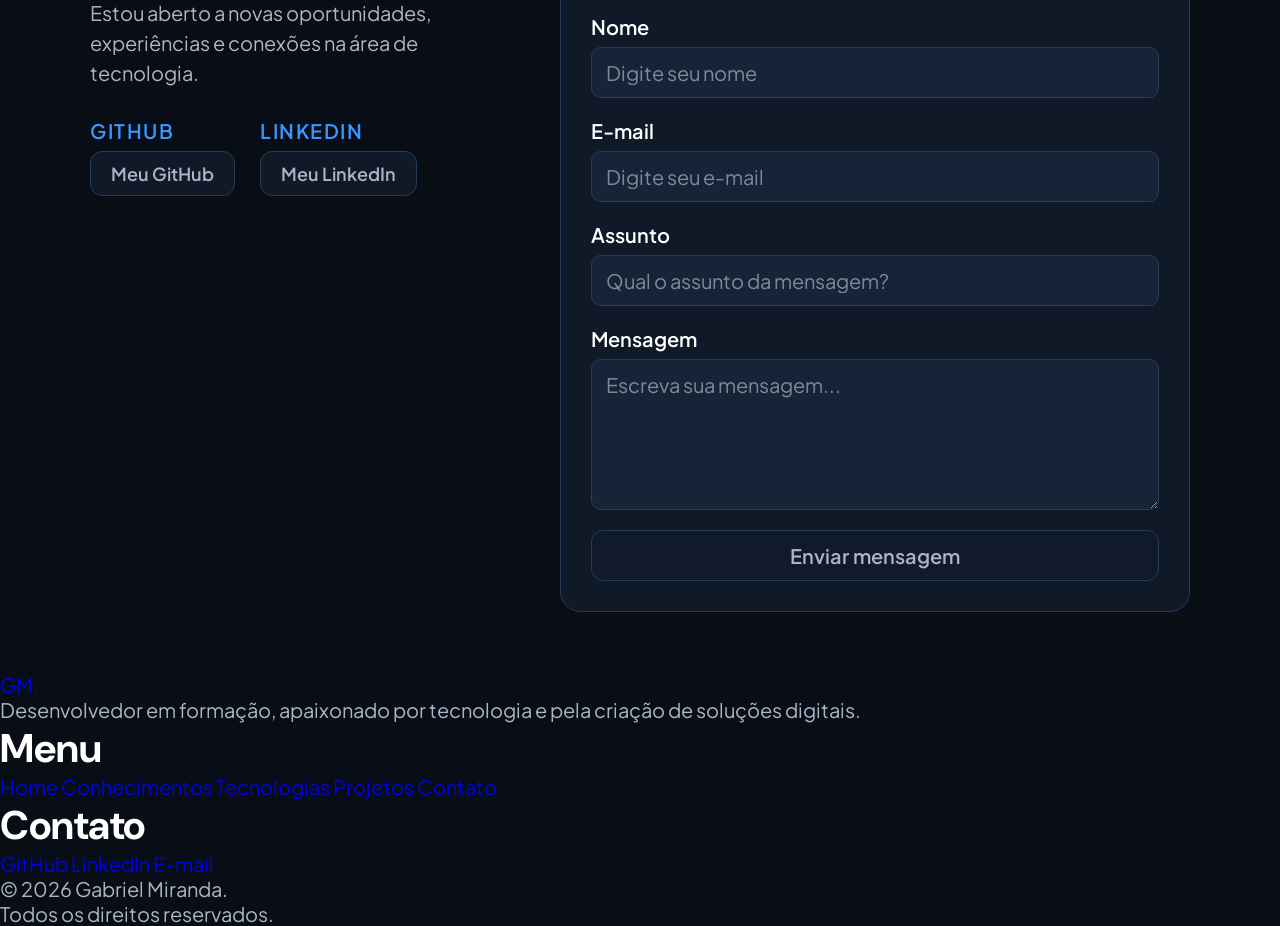
==== commit 6ba3252c: "feat: Footer creation" ====
--- a/index.html
+++ b/index.html
@@ -134,6 +134,8 @@
 
     </main>
 
+    <div class="section-divider"></div>
+
     <!-- SEÇÃO CONHECIMENTOS -->
     <section id="conhecimentos" class="knowledge-section">
         <div class="knowledge-container">
@@ -209,6 +211,7 @@
         </div>
     </section>
 
+    <div class="section-divider"></div>
 
     <!-- SEÇÃO TECNOLOGIAS -->
     <section id="tecnologias" class="technology-section">
@@ -320,6 +323,7 @@
 
     </section>
 
+    <div class="section-divider"></div>
 
     <!-- SEÇÃO PROJETOS -->
     <section id="projetos" class="projects-section">
@@ -411,6 +415,7 @@
         </div>
     </section>
 
+    <div class="section-divider"></div>
 
     <!-- SEÇÃO CONTATO -->
     <section id="contato" class="contact-section">
@@ -491,7 +496,56 @@
     </section>
     
     <footer>
-
+        <div class="footer-container">
+            <div class="footer-content">
+                <!-- IDENTIDADE -->
+                <div class="footer-brand">
+                    <a href="#home" class="footer-logo">
+                        GM<span>.</span>
+                    </a>
+                    <p>
+                        Desenvolvedor em formação, apaixonado por tecnologia
+                        e pela criação de soluções digitais.
+                    </p>
+                </div>
+
+                <!-- NAVEGAÇÃO -->
+                <div class="footer-navigation">
+                    <h3>Menu</h3>
+
+                    <a href="#home">Home</a>
+                    <a href="#conhecimentos">Conhecimentos</a>
+                    <a href="#tecnologias">Tecnologias</a>
+                    <a href="#projetos">Projetos</a>
+                    <a href="#contato">Contato</a>
+                </div>
+
+                <!-- CONEXÕES -->
+                <div class="footer-social">
+                    <h3>Contato</h3>
+
+                    <a href="https://github.com/GabrielMiranda14" target="_blank" rel="noopener noreferrer">
+                        GitHub
+                    </a>
+
+                    <a href="https://www.linkedin.com/in/gabriel-miranda-027371355/" target="_blank" rel="noopener noreferrer">
+                        LinkedIn
+                    </a>
+
+                    <a href="#contato">
+                        E-mail
+                    </a>
+                </div>
+
+            </div>
+
+            <!-- RODAPÉ INFERIOR -->
+            <div class="footer-bottom">
+                <p>© 2026 Gabriel Miranda.</p>
+
+                <p>Todos os direitos reservados.</p>
+            </div>
+        </div>
     </footer>
 
     <!-- JavaScript próprio usando módulos -->
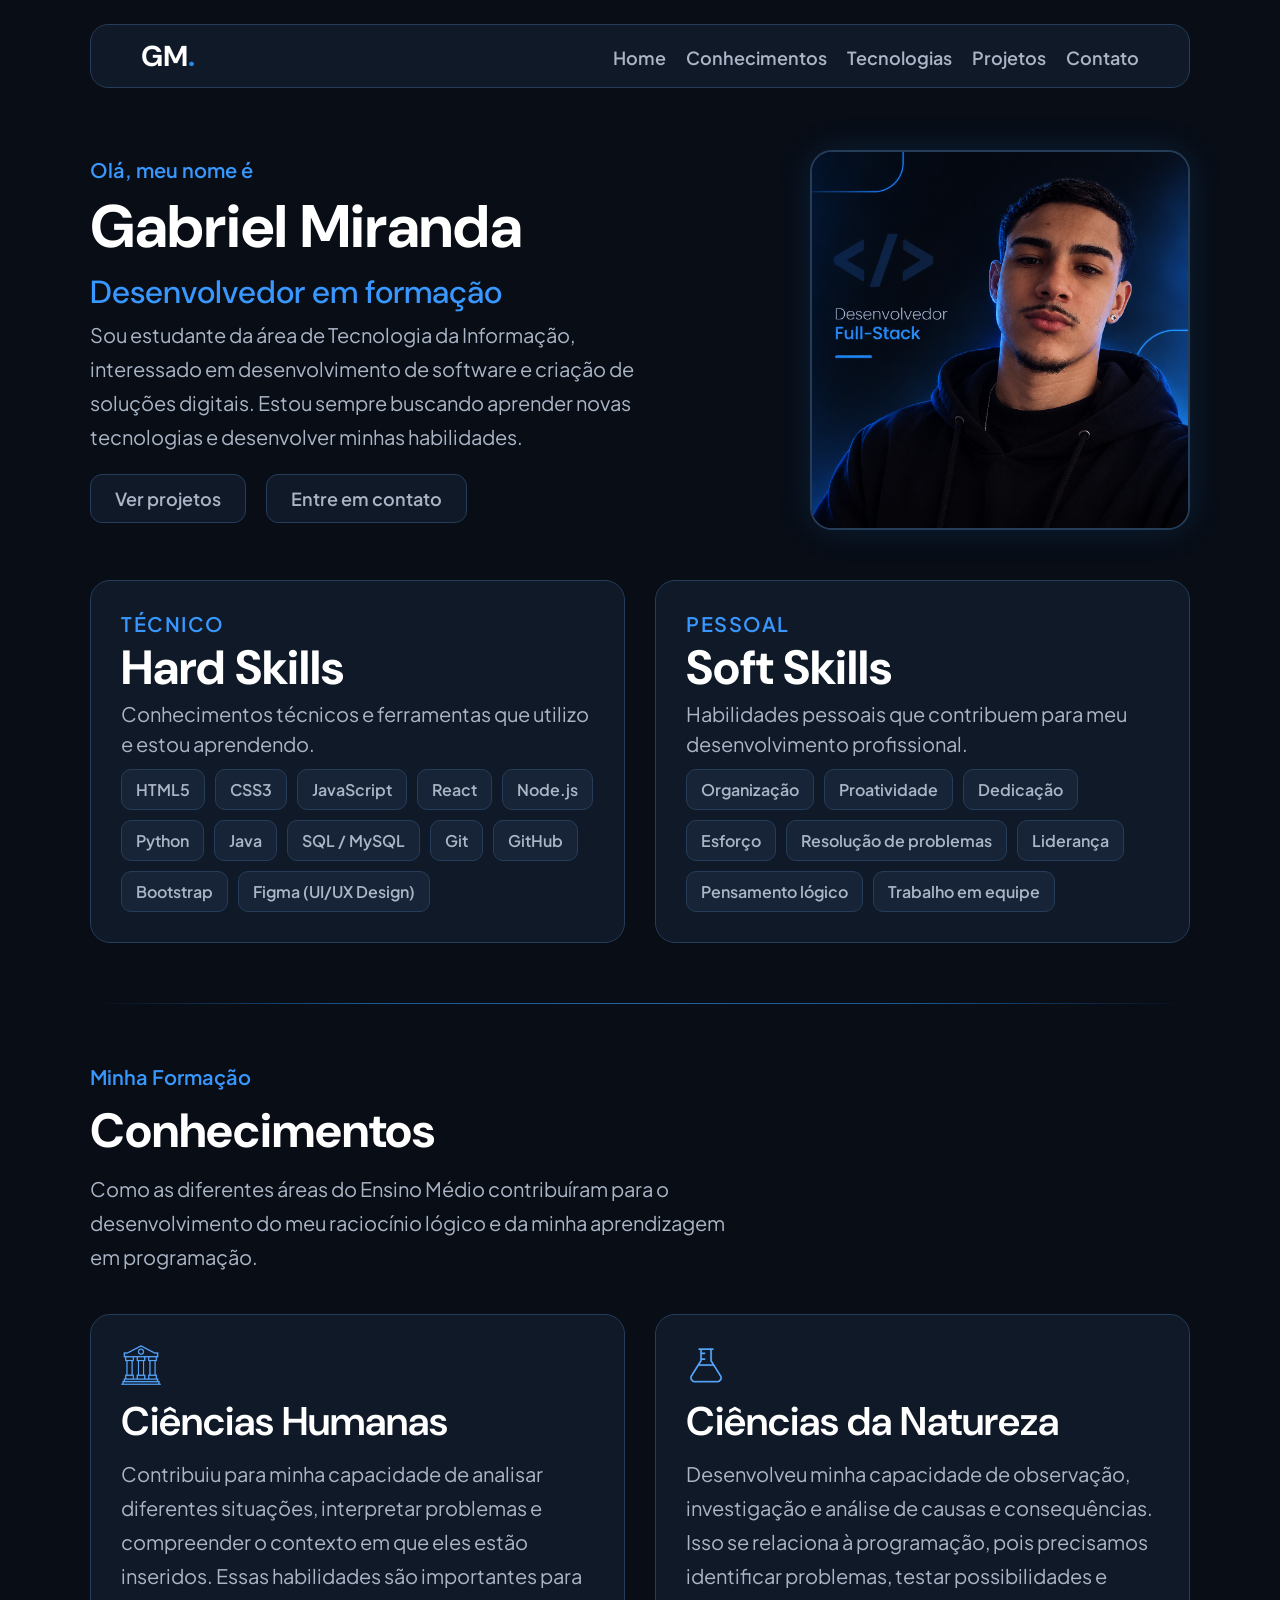
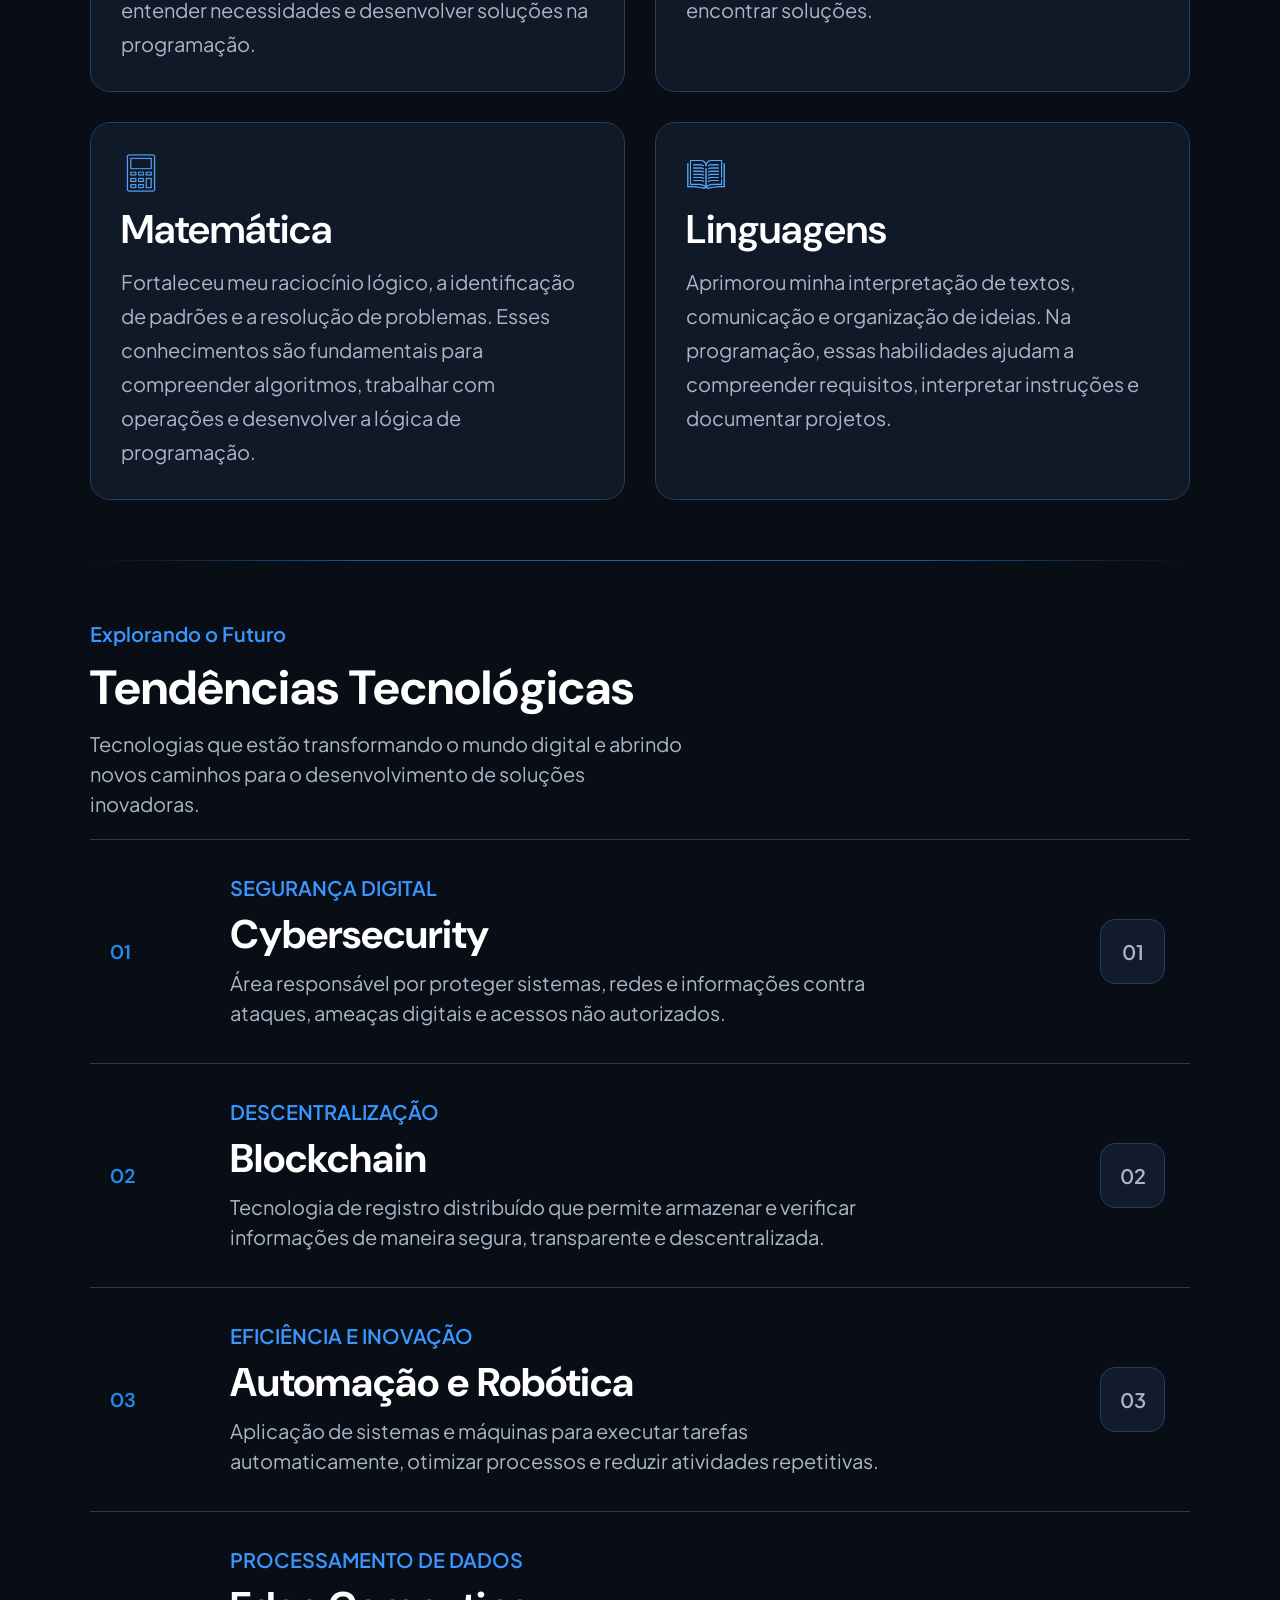
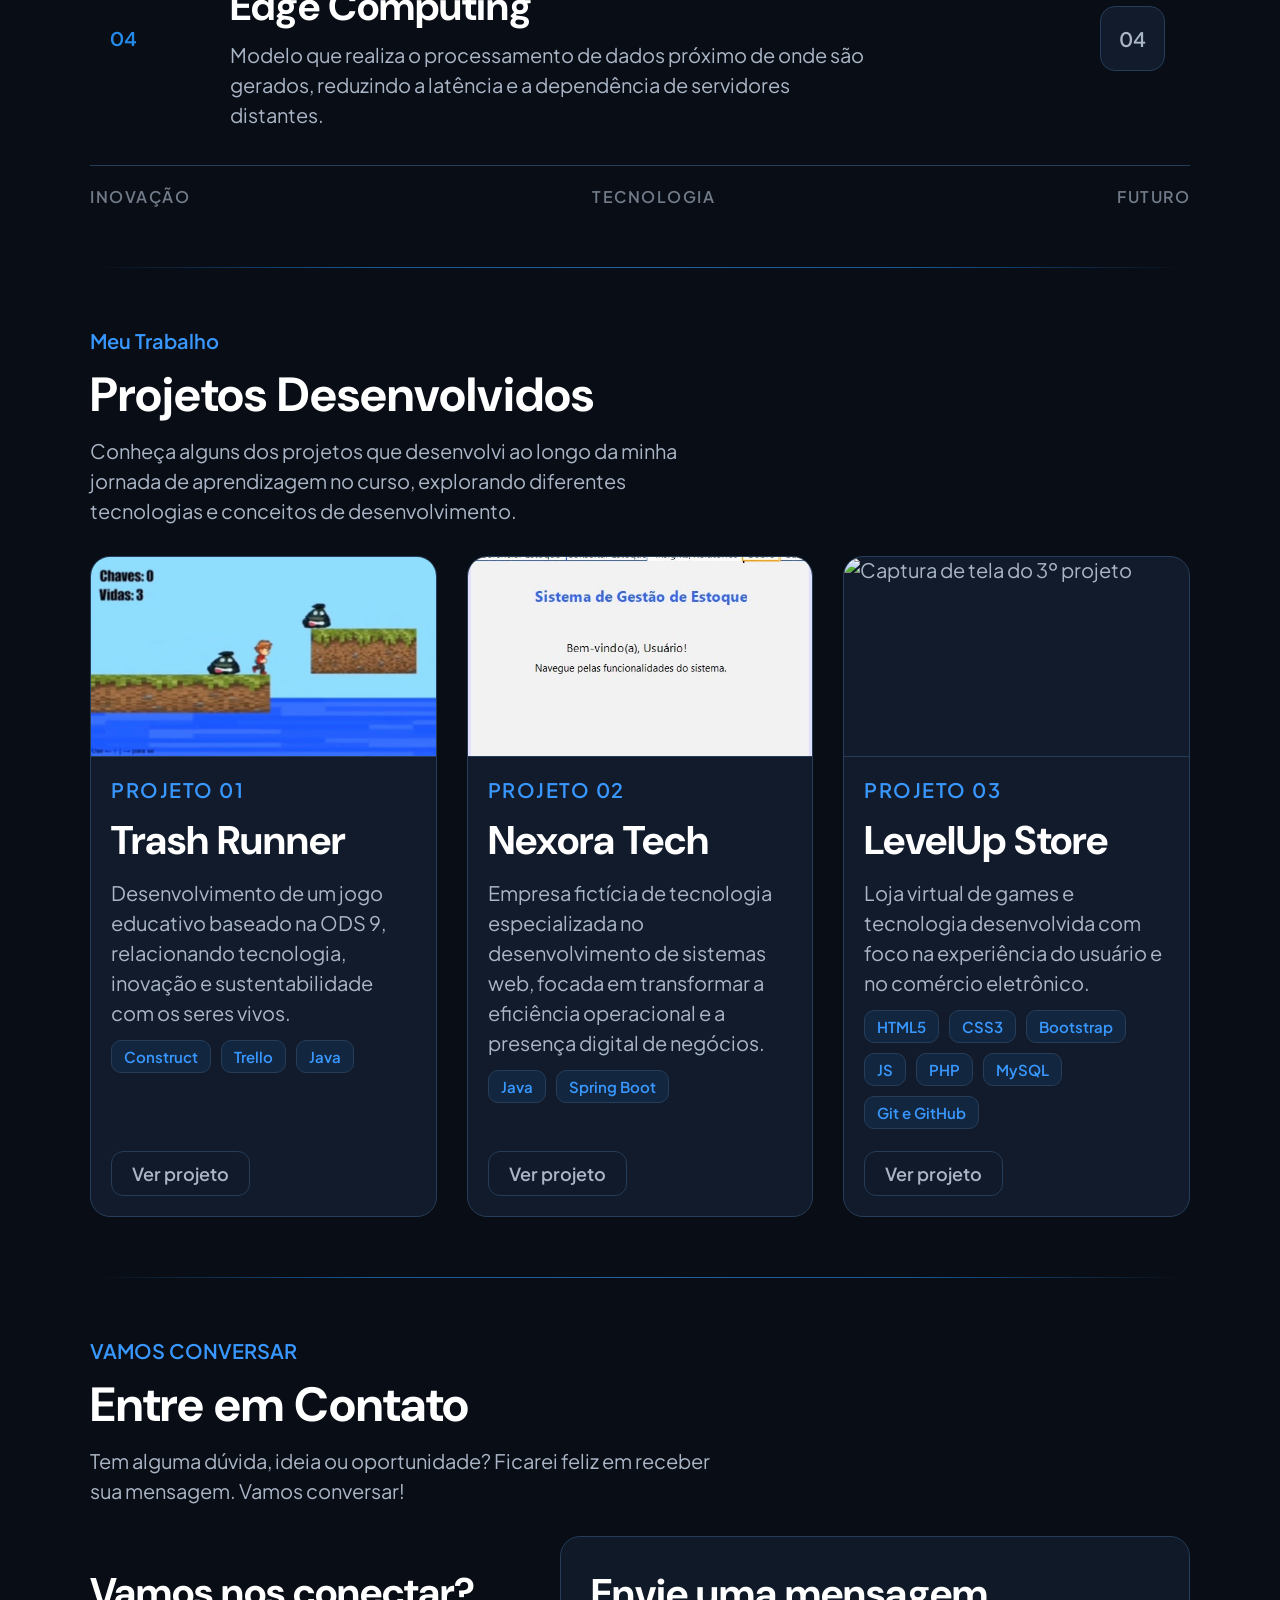
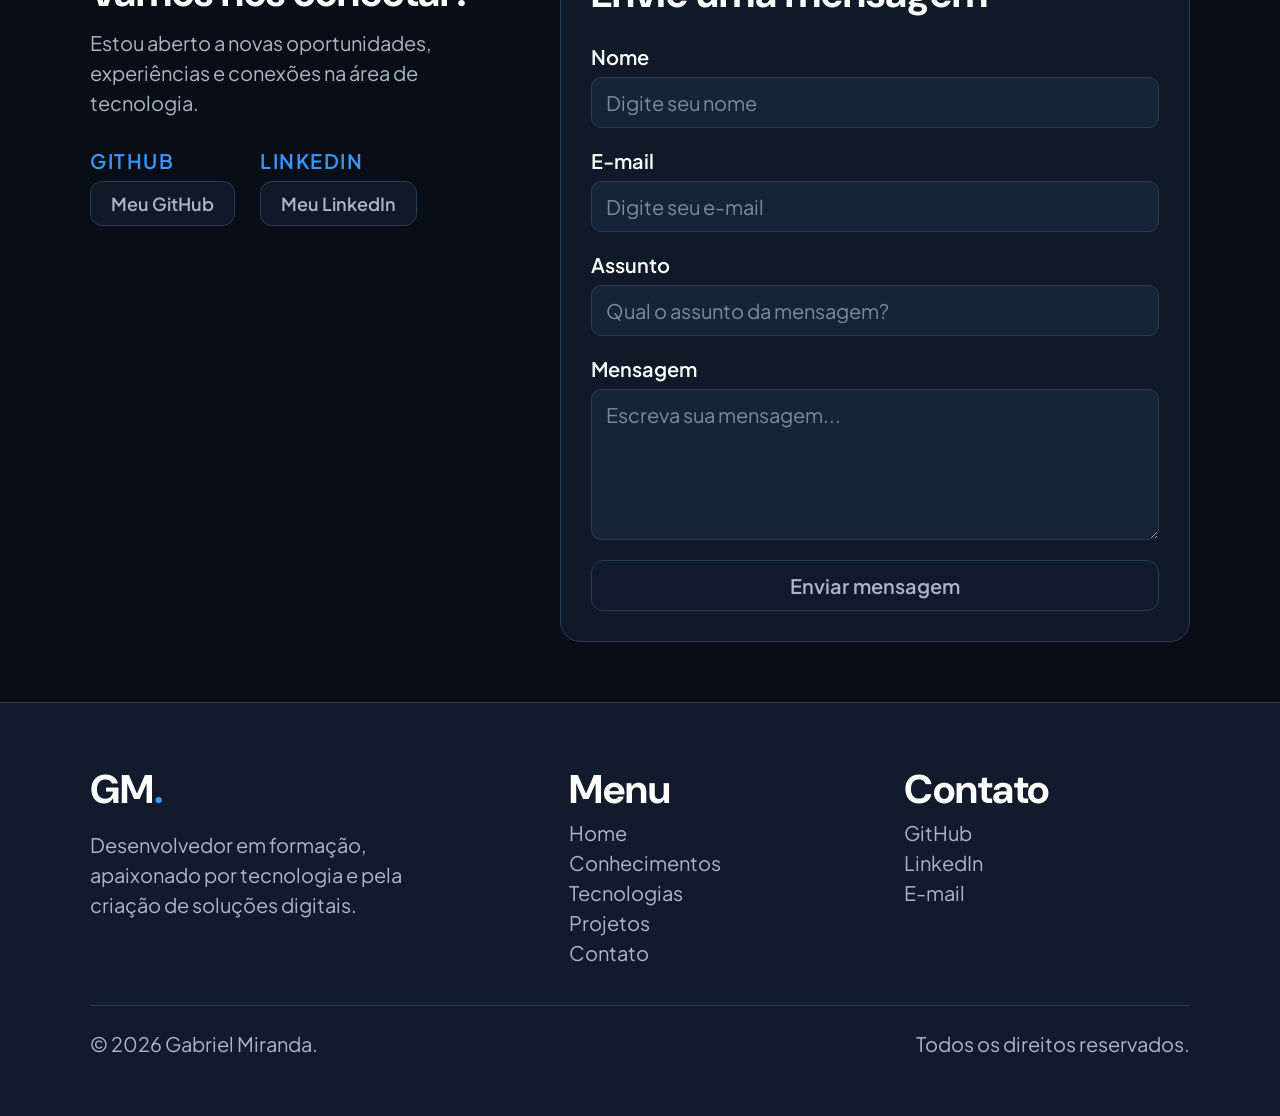
==== commit 7d462f55: "feat: add responsiveness and final portfolio adjustments" ====
--- a/index.html
+++ b/index.html
@@ -5,6 +5,7 @@
     <meta name="viewport" content="width=device-width, initial-scale=1.0">
     <meta name="description" content="Portfólio profissional de Gabriel Miranda, desenvolvedor em formação.">
     <title> Portfólio </title>
+    <link rel="icon" href="src/assets/images/projects/Logo GM Neon Azul Futurista.png" type="image/png">
 
     <!-- Fontes -->
     <link rel="preconnect" href="https://fonts.googleapis.com">
@@ -394,20 +395,23 @@
 
                     <div class="card-body">
                         <span class="project-number">PROJETO 03</span>
-                        <h4 class="card-title"></h4>
+                        <h4 class="card-title"> LevelUp Store</h4>
                         <p class="card-text">
-                            Projeto de UX/UI desenvolvido no Figma,
-                            envolvendo briefing, pesquisa, definição
-                            de personas, wireframes e prototipação.
+                            Loja virtual de games e tecnologia 
+                            desenvolvida com foco na experiência do usuário 
+                            e no comércio eletrônico.
                         </p>
                         <div class="project-technologies">
-                            <span>Figma</span>
-                            <span>UX/UI Design</span>
-                            <span>Prototipação</span>
+                            <span>HTML5</span>
+                            <span>CSS3</span>
+                            <span>Bootstrap</span>
+                            <span>JS</span>
+                            <span>PHP</span>
+                            <span>MySQL</span>
+                            <span>Git e GitHub</span>
                         </div>
                         <div class="project-actions">
-                            <a href="#" class="project-button"> Ver protótipo </a>
-                            <a href="#" class="project-link"> Figma </a>
+                            <a href="https://github.com/GabrielMiranda14/levelup-store" class="project-button" target="_blank"> Ver projeto </a>
                         </div>
                     </div>
                 </div>
--- a/src/styles/global.css
+++ b/src/styles/global.css
@@ -101,4 +101,34 @@
 
 html {
     scroll-behavior: smooth;
+}
+
+/* RESPONSIVIDADE GLOBAL */
+
+/* TABLETS */
+@media (max-width: 768px) {
+
+    :root {
+        --h1-size: 48px;
+        --h2-size: 38px;
+        --h3-size: 30px;
+        --h4-size: 26px;
+
+        --body-size: 18px;
+    }
+
+}
+
+/* CELULARES */
+@media (max-width: 480px) {
+
+    :root {
+        --h1-size: 36px;
+        --h2-size: 30px;
+        --h3-size: 24px;
+        --h4-size: 21px;
+
+        --body-size: 16px;
+    }
+
 }
--- a/src/styles/style.css
+++ b/src/styles/style.css
@@ -793,4 +793,511 @@
 .contact-submit:active {
     transform: translateY(2px) scale(0.98);
     box-shadow: inset 0 2px 4px rgba(0, 0, 0, 0.2);
+}
+
+footer {
+    padding: 60px 0px;
+    background-color: var(--color-surface);
+    border-top: 1px solid var(--color-border);
+}
+
+.footer-container {
+    width: min(1100px, calc(100% - 40px));
+    margin: 0 auto;
+    display: flex;
+    flex-direction: column;
+    gap: 40px;
+}
+
+.footer-content {
+    display: grid;
+    grid-template-columns: 1.5fr 1fr 1fr;
+    gap: 50px;
+}
+
+.footer-brand {
+    display: flex;
+    flex-direction: column;
+    align-items: flex-start;
+    gap: 15px;
+}
+
+.footer-logo {
+    color: var(--color-text);
+    font-family: var(--h3-font);
+    font-size: var(--h3-size);
+    font-weight: 700;
+    transition: var(--transition-default);
+}
+
+.footer-logo span {
+    color: var(--color-primary-light);
+}
+
+.footer-logo:hover {
+    color: var(--color-primary-light);
+}
+
+.footer-brand p {
+    max-width: 320px;
+    color: var(--color-text-secondary);
+    font-size: var(--body-size);
+    line-height: 1.5;
+}
+
+.footer-navigation,
+.footer-social {
+    display: flex;
+    flex-direction: column;
+    align-items: flex-start;
+    gap: 5px;
+}
+
+.footer-navigation h3,
+.footer-social h3 {
+    color: var(--color-text);
+    font-family: var(--h3-font);
+    font-size: var(--h3-size);
+    font-weight: 700;
+}
+
+.footer-navigation a,
+.footer-social a {
+    color: var(--color-text-secondary);
+    font-size: var(--body-size);
+    transition: var(--transition-default);
+}
+
+.footer-navigation a:hover,
+.footer-social a:hover {
+    color: var(--color-primary-light);
+    transform: translateX(4px);
+}
+
+.footer-bottom {
+    display: flex;
+    justify-content: space-between;
+    align-items: center;
+    gap: 20px;
+    padding-top: 25px;
+    border-top: 1px solid var(--color-border);
+}
+
+.footer-bottom p {
+    color: var(--color-text-secondary);
+    font-size: var(--body-size);
+}
+
+/* DIVISOR DE SEÇÕES */
+
+.section-divider {
+    width: min(1100px, calc(100% - 40px));
+    height: 1px;
+    margin: 0 auto;
+    background: linear-gradient(
+        90deg,
+        transparent,
+        var(--color-primary),
+        var(--color-primary-light),
+        var(--color-primary),
+        transparent
+    );
+    opacity: 0.6;
+}
+
+/* RESPONSIVIDADE DO HEADER */
+
+/* TABLETS */
+@media (max-width: 768px) {
+
+    header {
+        top: 15px;
+        width: calc(100% - 30px);
+    }
+
+    .portfolio-navbar {
+        padding: 12px 20px;
+    }
+
+    .navbar-nav {
+        gap: 12px;
+    }
+
+    .nav-link {
+        font-size: 14px;
+    }
+
+}
+
+/* CELULARES */
+@media (max-width: 480px) {
+
+    header {
+        top: 10px;
+        width: calc(100% - 24px);
+    }
+
+    .portfolio-navbar {
+        flex-direction: column;
+        gap: 10px;
+        padding: 10px 12px;
+    }
+
+    .navbar-brand {
+        font-size: 1.5rem;
+    }
+
+    .navbar-nav {
+        width: 100%;
+        justify-content: center;
+        flex-wrap: wrap;
+        gap: 8px 14px;
+    }
+
+    .nav-link {
+        font-size: 12px;
+    }
+
+}
+
+/* RESPONSIVIDADE - HOME E SKILLS */
+
+@media (max-width: 768px) {
+
+    main {
+        padding-top: 130px;
+    }
+
+    .home-content {
+        gap: 35px;
+    }
+
+    .home-image {
+        width: 280px;
+        height: 280px;
+    }
+
+    .home-text h2 {
+        font-size: 1.6rem;
+    }
+
+    .skills-container {
+        gap: 20px;
+    }
+
+    .skills-card {
+        padding: 22px;
+    }
+}
+
+@media (max-width: 480px) {
+
+    main {
+        padding-top: 110px;
+        gap: 40px;
+    }
+
+    .home-content {
+        flex-direction: column-reverse;
+        align-items: center;
+        text-align: center;
+        gap: 25px;
+    }
+
+    .home-text {
+        align-items: center;
+        width: 100%;
+    }
+
+    .home-text-content {
+        align-items: center;
+    }
+
+    .home-description {
+        text-align: center;
+    }
+
+    .home-buttons {
+        justify-content: center;
+        flex-wrap: wrap;
+        gap: 12px;
+    }
+
+    .home-btn {
+        font-size: 15px;
+        padding: 10px 16px;
+    }
+
+    .home-image {
+        width: 230px;
+        height: 230px;
+    }
+
+    .skills-container {
+        grid-template-columns: 1fr;
+        gap: 20px;
+    }
+
+    .skills-card {
+        padding: 22px;
+    }
+
+    .skills-card-header h2 {
+        font-size: var(--h3-size);
+    }
+
+    .skill-tag {
+        font-size: 14px;
+    }
+}
+
+/* RESPONSIVIDADE - CONHECIMENTOS */
+
+@media (max-width: 768px) {
+
+    .knowledge-cards {
+        gap: 20px;
+    }
+
+    .knowledge-card {
+        padding: 22px;
+    }
+
+}
+
+@media (max-width: 480px) {
+
+    .knowledge-cards {
+        grid-template-columns: 1fr;
+        gap: 18px;
+    }
+
+    .knowledge-card {
+        padding: 22px;
+    }
+
+}
+
+/* RESPONSIVIDADE - TECNOLOGIAS */
+
+@media (max-width: 768px) {
+
+    .technology-item {
+        grid-template-columns: 45px 1fr 55px;
+        gap: 20px;
+        padding: 25px 10px;
+    }
+
+    .technology-icon {
+        width: 55px;
+        height: 55px;
+    }
+
+}
+
+@media (max-width: 480px) {
+
+    .technology-item {
+        grid-template-columns: 1fr auto;
+        gap: 12px;
+        padding: 22px 5px;
+    }
+
+    .technology-number {
+        display: none;
+    }
+
+    .technology-info {
+        gap: 8px;
+    }
+
+    .technology-category {
+        font-size: 13px;
+    }
+
+    .technology-icon {
+        width: 42px;
+        height: 42px;
+        border-radius: 10px;
+    }
+
+    .technology-footer {
+        flex-wrap: wrap;
+        justify-content: center;
+        gap: 12px;
+    }
+
+    .technology-footer span {
+        font-size: 12px;
+    }
+
+}
+
+/* RESPONSIVIDADE - PROJETOS */
+
+@media (max-width: 768px) {
+
+    .projects-grid {
+        grid-template-columns: repeat(2, 1fr);
+        gap: 20px;
+    }
+
+    .project-card .card-body {
+        padding: 18px;
+    }
+
+    .project-card .card-img-top {
+        height: 170px;
+    }
+
+}
+
+@media (max-width: 480px) {
+
+    .projects-grid {
+        grid-template-columns: 1fr;
+        gap: 22px;
+    }
+
+    .project-card .card-img-top {
+        height: 200px;
+    }
+
+    .project-card .card-body {
+        padding: 20px;
+    }
+
+    .project-actions {
+        width: 100%;
+        gap: 10px;
+    }
+
+    .project-button,
+    .project-link {
+        font-size: 15px;
+        padding: 10px 15px;
+    }
+
+}
+
+/* RESPONSIVIDADE - CONTATO */
+
+@media (max-width: 768px) {
+
+    .contact-content {
+        grid-template-columns: 1fr 1.2fr;
+        gap: 25px;
+    }
+
+    .contact-info {
+        gap: 20px;
+    }
+
+    .social-media {
+        flex-wrap: wrap;
+        gap: 18px;
+    }
+
+    .contact-form-card {
+        padding: 22px;
+    }
+
+}
+
+@media (max-width: 480px) {
+
+    .contact-content {
+        grid-template-columns: 1fr;
+        gap: 25px;
+    }
+
+    .contact-info {
+        padding: 10px 0;
+        gap: 20px;
+    }
+
+    .social-media {
+        flex-direction: column;
+        align-items: flex-start;
+        gap: 18px;
+    }
+
+    .contact-form-card {
+        padding: 20px;
+        gap: 20px;
+    }
+
+    .contact-submit {
+        width: 100%;
+        font-size: 16px;
+    }
+
+}
+
+/* RESPONSIVIDADE - FOOTER */
+
+@media (max-width: 768px) {
+
+    .footer-content {
+        grid-template-columns: 1.5fr 1fr;
+        gap: 30px;
+    }
+
+    .footer-brand {
+        grid-column: 1 / -1;
+    }
+
+}
+
+@media (max-width: 480px) {
+
+    footer {
+        padding: 40px 0;
+    }
+
+    .footer-content {
+        grid-template-columns: 1fr 1fr;
+        gap: 30px 20px;
+    }
+
+    .footer-brand {
+        grid-column: 1 / -1;
+    }
+
+    .footer-navigation,
+    .footer-social {
+        gap: 8px;
+    }
+
+    .footer-bottom {
+        flex-direction: column;
+        align-items: flex-start;
+        gap: 8px;
+        padding-top: 20px;
+    }
+
+}
+
+/* AJUSTES GERAIS - CELULARES */
+
+@media (max-width: 480px) {
+
+    .knowledge-container,
+    .technology-container,
+    .projects-container,
+    .contact-container {
+        width: calc(100% - 30px);
+    }
+
+    .section-heading,
+    .technology-heading,
+    .projects-heading,
+    .contact-heading {
+        gap: 8px;
+    }
+
+    .section-divider {
+        width: calc(100% - 30px);
+    }
+
 }
